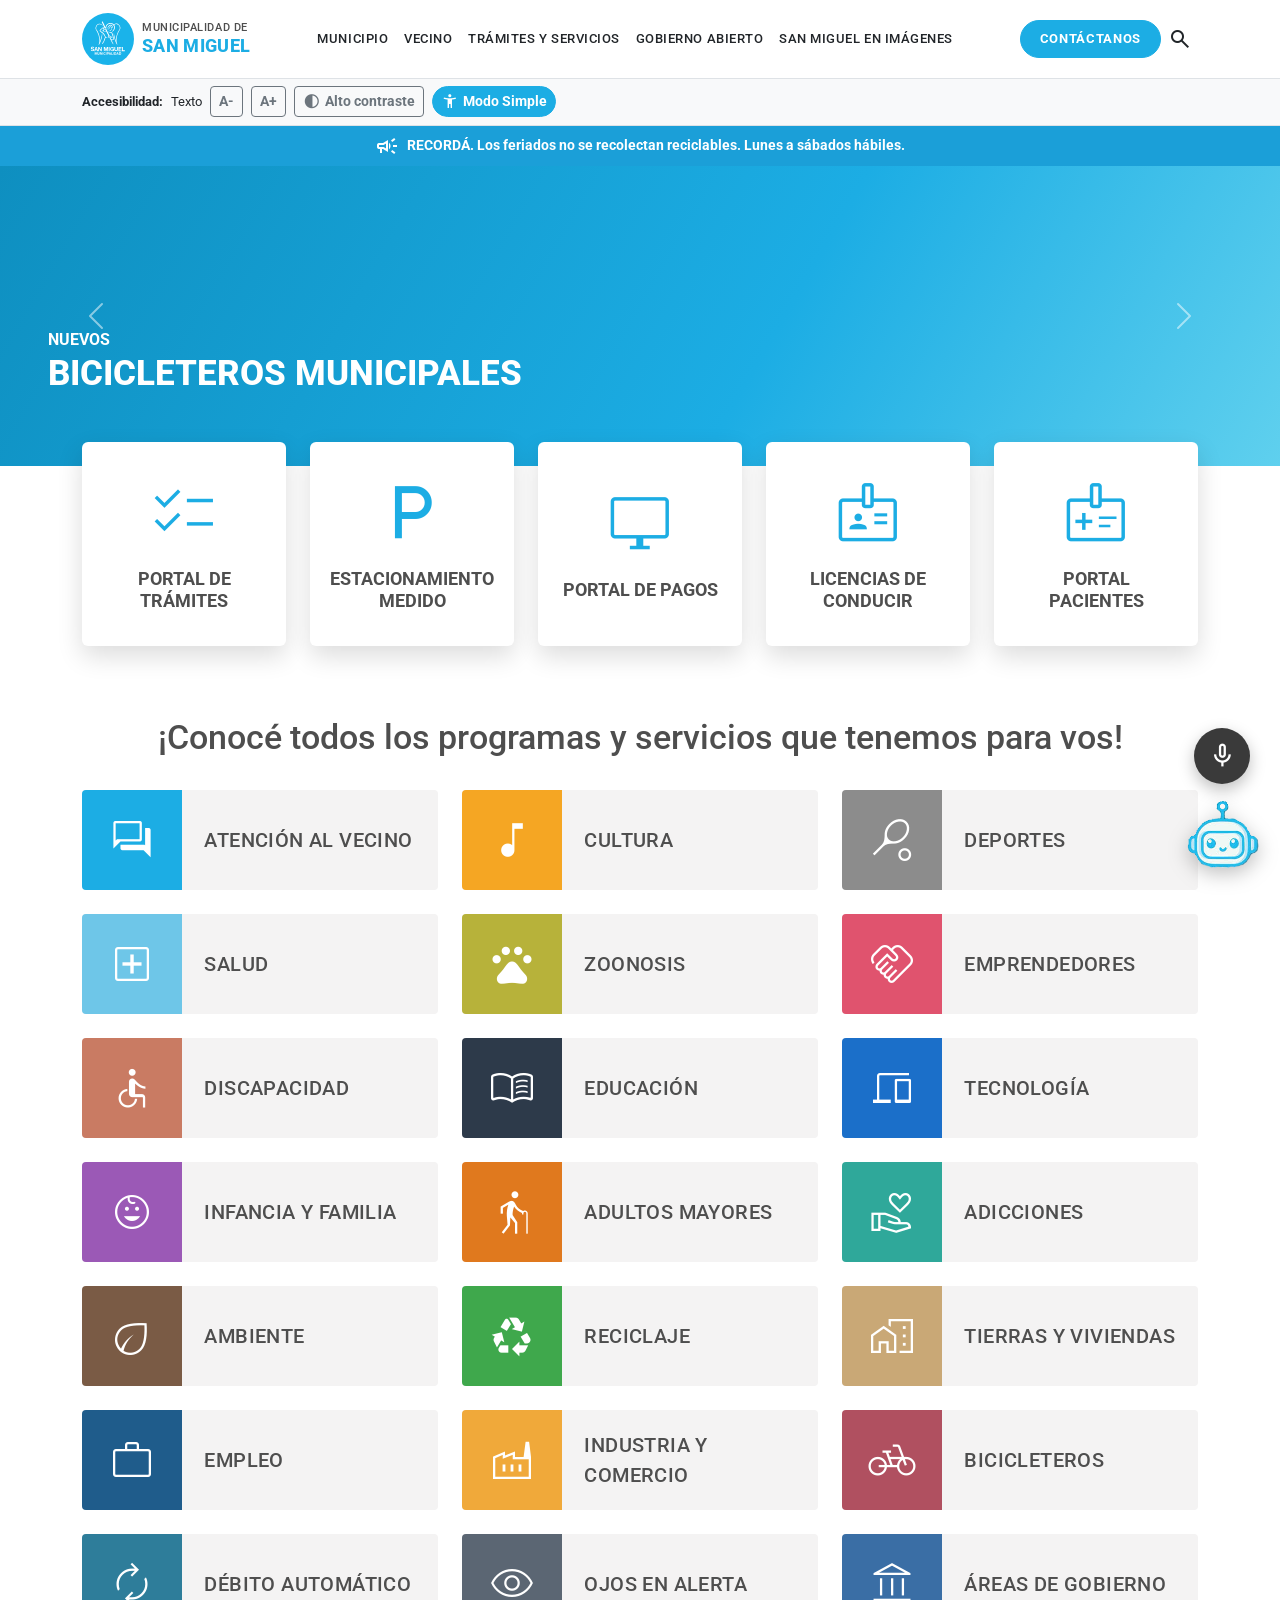
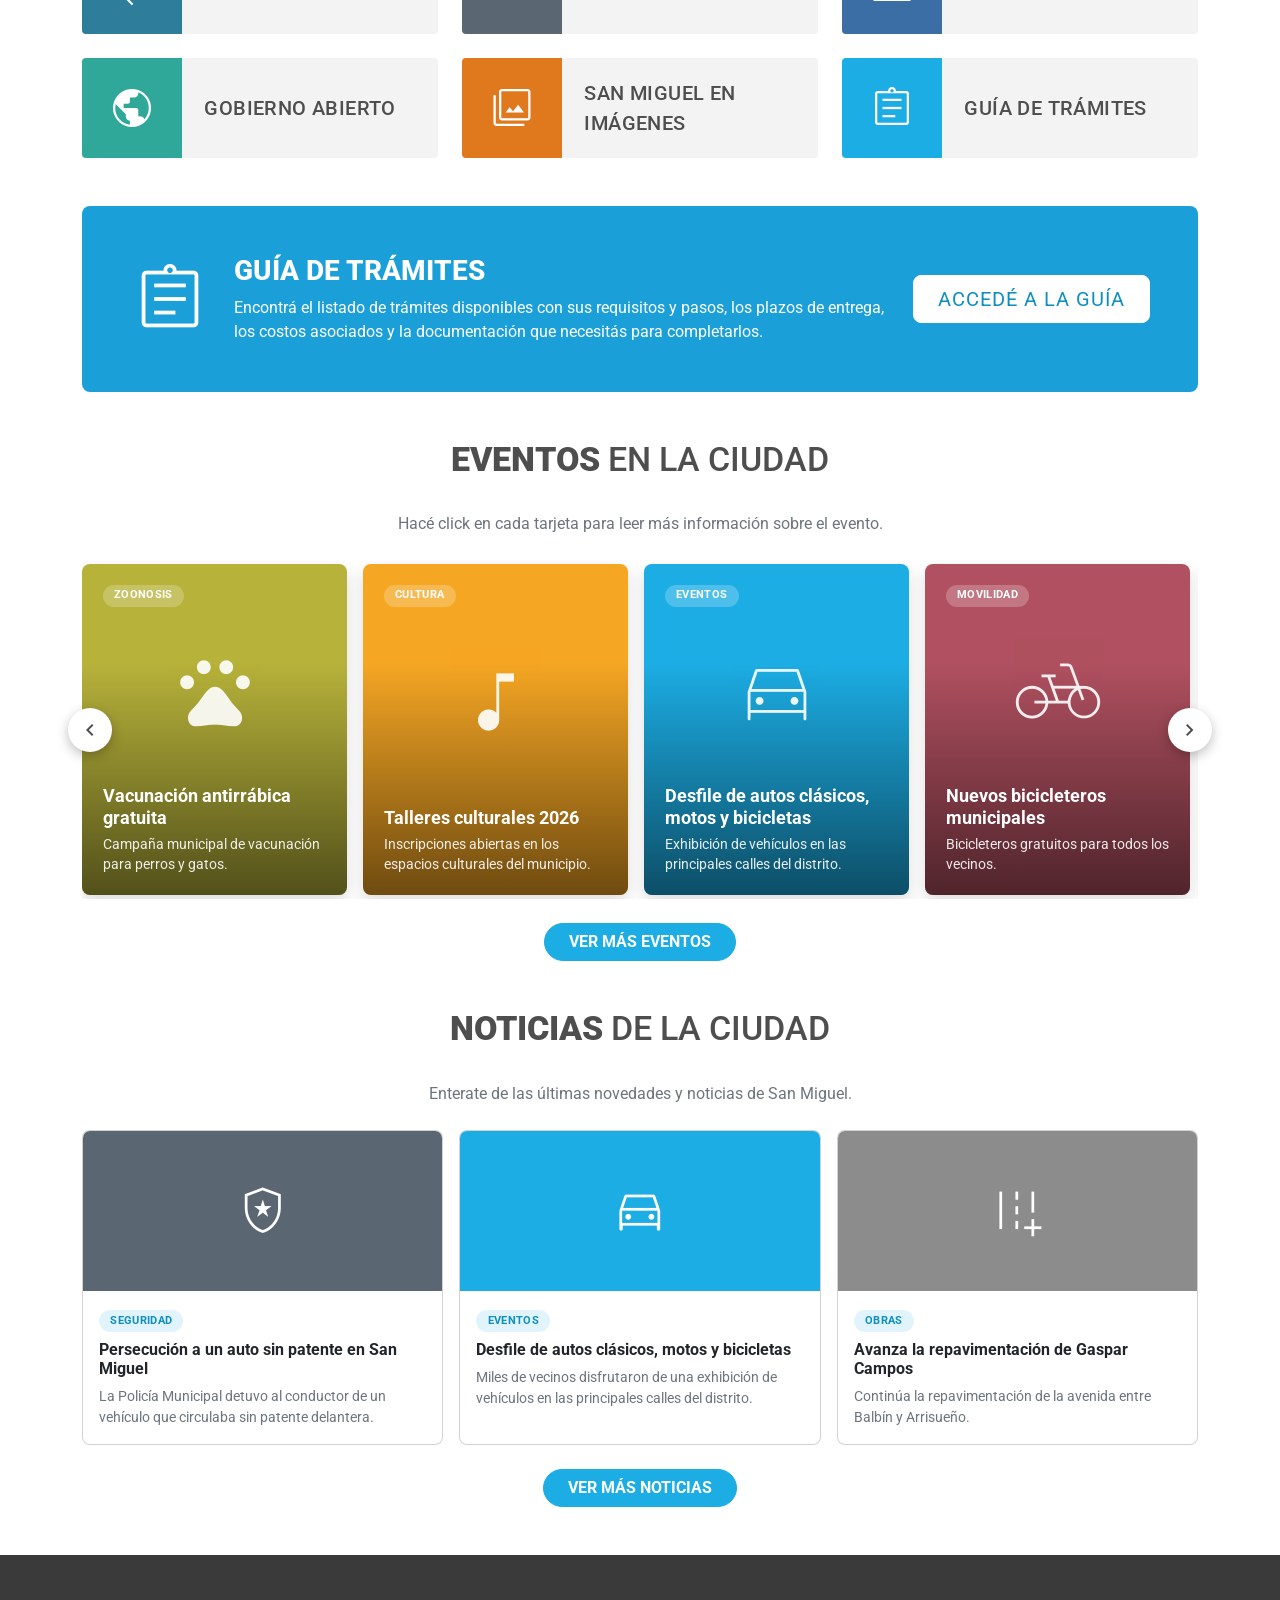
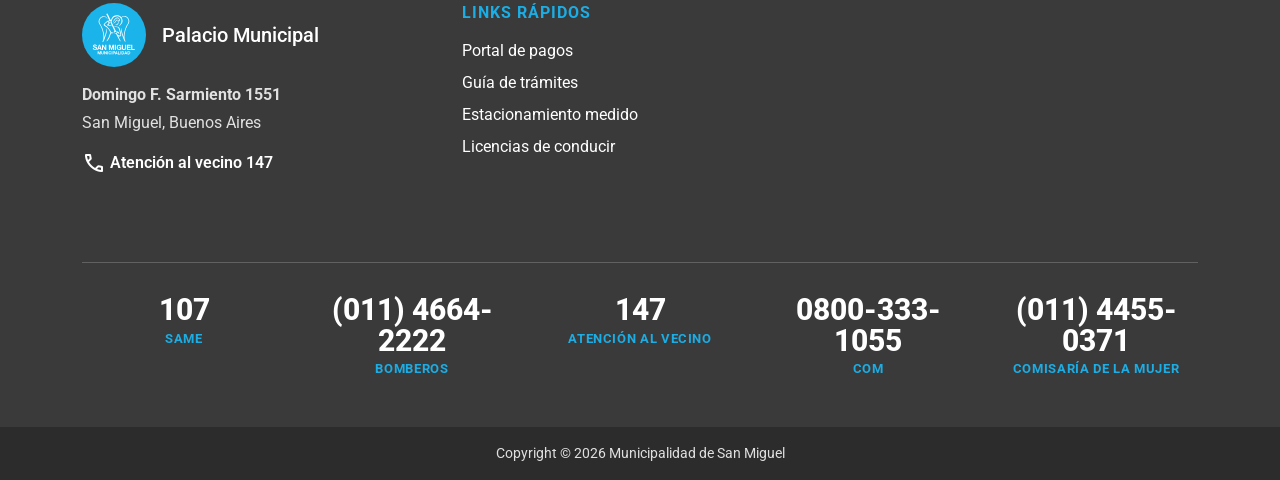
==== index.html @ 75115deb "Add files via upload" ====
<!DOCTYPE html>
<html lang="es" data-bs-theme="light">
<head>
<meta charset="UTF-8">
<meta name="viewport" content="width=device-width, initial-scale=1, viewport-fit=cover">
<link href="https://cdn.jsdelivr.net/npm/bootstrap@5.3.3/dist/css/bootstrap.min.css" rel="stylesheet">
<link href="https://fonts.googleapis.com/css2?family=Roboto:wght@300;400;500;700;900&family=Material+Symbols+Outlined:opsz,wght,FILL,GRAD@24,200..400,0,0&display=swap" rel="stylesheet">
<link href="css/styles.css" rel="stylesheet">
<title>Municipalidad de San Miguel</title>
<link rel="icon" type="image/png" href="./assets/msmlogo-circulo.svg">
</head>
<body data-page="home">

<div id="app-header"></div>
<div id="app-a11y"></div>

<div class="sm-announce text-center py-2 px-3 d-flex align-items-center justify-content-center gap-2">
  <span class="material-symbols-outlined" aria-hidden="true">campaign</span>
  RECORDÁ. Los feriados no se recolectan reciclables. Lunes a sábados hábiles.
</div>

<main>
  <!-- ========== VERSIÓN NORMAL ========== -->

  <!-- Buscador (se abre desde la lupa del navbar) -->
  <section id="searchStrip" class="solo-normal sm-search mx-auto text-center px-3 pt-4 d-none">
    <h2 class="h5">Buscá por trámite, servicio o palabra clave</h2>
    <div class="sm-searchbar d-flex align-items-center mt-3">
      <input id="searchInput" class="flex-grow-1 py-1" aria-label="Buscar trámite, servicio o palabra clave" placeholder="Buscar...">
      <button class="btn" data-action="buscar" aria-label="Buscar"><span class="material-symbols-outlined" aria-hidden="true">search</span></button>
    </div>
    <p id="searchMsg" class="text-danger small mt-2 mb-0 d-none" role="status"></p>
  </section>

  <!-- Hero -->
  <section class="solo-normal">
    <div id="heroCarousel" class="carousel slide" data-bs-ride="carousel" aria-label="Anuncios destacados">
      <div class="carousel-inner" id="hero-slides"></div>
      <button class="carousel-control-prev" type="button" data-bs-target="#heroCarousel" data-bs-slide="prev"><span class="carousel-control-prev-icon" aria-hidden="true"></span><span class="visually-hidden">Anuncio anterior</span></button>
      <button class="carousel-control-next" type="button" data-bs-target="#heroCarousel" data-bs-slide="next"><span class="carousel-control-next-icon" aria-hidden="true"></span><span class="visually-hidden">Anuncio siguiente</span></button>
    </div>
  </section>

  <!-- Accesos principales -->
  <div class="container-xl sm-portals-wrap solo-normal">
    <div class="row row-cols-2 row-cols-md-3 row-cols-lg-5 g-3 g-lg-4" id="grid-tramites"></div>
  </div>

  <div class="container-xl pt-5 solo-normal">

    <!-- Programas y servicios -->
    <section id="programas" class="pt-4 mb-5">
      <h2 class="sm-section-title">¡Conocé todos los programas y servicios que tenemos para vos!</h2>
      <div class="row row-cols-1 row-cols-md-2 row-cols-lg-3 g-3 g-lg-4" id="grid-programas"></div>
    </section>

    <!-- Guía de trámites -->
    <section class="sm-guia p-4 p-lg-5 mb-5">
      <div class="row align-items-center g-4">
        <div class="col-lg-auto text-center"><span class="material-symbols-outlined" aria-hidden="true">assignment</span></div>
        <div class="col-lg">
          <h2 class="h3">Guía de trámites</h2>
          <p class="mb-0">Encontrá el listado de trámites disponibles con sus requisitos y pasos, los plazos de entrega, los costos asociados y la documentación que necesitás para completarlos.</p>
        </div>
        <div class="col-lg-auto text-center"><button class="btn btn-lg px-4" data-action="abrir-tramite" data-titulo="Guía de trámites" data-texto="Accedé al portal general de trámites municipales.">ACCEDÉ A LA GUÍA</button></div>
      </div>
    </section>

    <!-- Eventos en la ciudad -->
    <section id="eventos" class="mb-5">
      <h2 class="sm-section-title"><b>EVENTOS</b> EN LA CIUDAD</h2>
      <p class="text-center text-secondary mt-n3 mb-4">Hacé click en cada tarjeta para leer más información sobre el evento.</p>
      <div class="sm-events">
        <button class="sm-events-btn prev" data-action="eventos-prev" aria-label="Eventos anteriores"><span class="material-symbols-outlined" aria-hidden="true">chevron_left</span></button>
        <div class="sm-events-track" id="lista-eventos" tabindex="0" aria-label="Eventos en la ciudad"></div>
        <button class="sm-events-btn next" data-action="eventos-next" aria-label="Eventos siguientes"><span class="material-symbols-outlined" aria-hidden="true">chevron_right</span></button>
      </div>
      <div class="text-center mt-4"><button class="btn btn-primary px-4" data-action="abrir-tramite" data-titulo="Eventos en la ciudad" data-texto="Conocé todas las actividades y eventos del municipio.">VER MÁS EVENTOS</button></div>
    </section>

    <!-- Noticias -->
    <section id="novedades" class="mb-2">
      <h2 class="sm-section-title"><b>NOTICIAS</b> DE LA CIUDAD</h2>
      <p class="text-center text-secondary mt-n3 mb-4">Enterate de las últimas novedades y noticias de San Miguel.</p>
      <div class="row row-cols-1 row-cols-md-3 g-3" id="lista-novedades"></div>
      <div class="text-center mt-4"><button class="btn btn-primary px-4" data-action="abrir-tramite" data-titulo="Novedades" data-texto="Enterate de las últimas noticias del municipio.">VER MÁS NOTICIAS</button></div>
    </section>
  </div>

  <!-- ========== MODO SIMPLE ========== -->
  <section class="solo-simple text-center px-3 py-5 mx-auto" style="max-width:1000px">
    <div class="text-sm-blue-dark fw-bold small text-uppercase">Accesos principales</div>
    <h1 class="h2 mt-1">¿En qué te podemos ayudar hoy?</h1>
    <p class="text-secondary">Elegí una opción o usá tu voz.</p>
    <button class="sm-mic mx-auto d-flex align-items-center justify-content-center mt-4 mb-2" data-action="asistente" aria-label="Abrir asistente de voz"><span class="material-symbols-outlined" aria-hidden="true">mic</span></button>
    <div class="fw-bold mb-4">Presioná para hablar</div>

    <div class="row row-cols-1 row-cols-sm-3 g-3 mx-auto" style="max-width:640px">
      <div class="col"><button class="sm-simple-card" data-action="abrir-tramite" data-titulo="Reclamo" data-texto="Contanos el problema (baches, luminarias, basura) y lo derivamos al área correspondiente."><span class="material-symbols-outlined" aria-hidden="true">report</span><strong>Hacer un reclamo</strong></button></div>
      <div class="col"><button class="sm-simple-card" data-action="abrir-tramite" data-titulo="Pagos" data-texto="Pagá tasas municipales de forma segura desde el portal de pagos."><span class="material-symbols-outlined" aria-hidden="true">credit_card</span><strong>Pagar tasas</strong></button></div>
      <div class="col"><button class="sm-simple-card" data-action="abrir-tramite" data-titulo="Consultar trámite" data-texto="Revisá el estado de un trámite que ya iniciaste."><span class="material-symbols-outlined" aria-hidden="true">description</span><strong>Consultar un trámite</strong></button></div>
    </div>

    <div class="row row-cols-1 row-cols-sm-3 g-3 mx-auto mt-1" style="max-width:640px">
      <div class="col"><button class="sm-simple-sec d-flex align-items-center gap-2" data-action="abrir-tramite" data-titulo="Turnos de salud" data-texto="Reservá o consultá tu turno en los centros de salud municipales."><span class="material-symbols-outlined" aria-hidden="true">favorite</span><strong class="small">Turnos de salud</strong></button></div>
      <div class="col"><button class="sm-simple-sec d-flex align-items-center gap-2" data-action="abrir-tramite" data-titulo="Agenda municipal" data-texto="Conocé las próximas actividades del municipio."><span class="material-symbols-outlined" aria-hidden="true">calendar_month</span><strong class="small">Agenda municipal</strong></button></div>
      <div class="col"><a class="sm-simple-sec d-flex align-items-center gap-2 text-decoration-none" href="juego.html"><span class="material-symbols-outlined" aria-hidden="true">sports_esports</span><strong class="small">Aprendé a usar apps</strong></a></div>
    </div>

    <div class="sm-safety text-start mx-auto mt-4 p-4" style="max-width:640px">
      <h3 class="h6 d-flex align-items-center gap-2"><span class="material-symbols-outlined" aria-hidden="true">shield</span>Cuidado con las estafas</h3>
      <ul class="small mb-0 ps-3">
        <li>Ningún banco, app o municipio te pide códigos por teléfono o WhatsApp.</li>
        <li>Ante una duda, cortá y llamá vos mismo/a al número oficial.</li>
        <li>Nunca compartas tu clave ni la foto de tu tarjeta con nadie.</li>
      </ul>
    </div>
  </section>
</main>

<div id="app-footer"></div>
<div id="app-floating"></div>

<script src="https://cdn.jsdelivr.net/npm/bootstrap@5.3.3/dist/js/bootstrap.bundle.min.js"></script>
<script src="js/utils.js"></script>
<script src="js/data.js"></script>
<script src="js/components.js"></script>
<script src="js/accesibilidad.js"></script>
<script src="js/asistente.js"></script>
<script src="js/home.js"></script>
</body>
</html>
---- css/styles.css ----
/* ==========================================================================
   Municipalidad de San Miguel — Estilos propios (sobre Bootstrap 5.3)
   Índice:
   1. Variables / tema            6. Programas y servicios
   2. Base y accesibilidad        7. Guía de trámites, Eventos (carrusel), Noticias
   3. Componentes Bootstrap       8. Footer
   4. Navbar y barra a11y         9. Modo Simple
   5. Home: buscador, hero, accesos   10. Flotantes, asistente, tabbar     11. Juego
   ========================================================================== */

/* 1. VARIABLES / TEMA ------------------------------------------------------ */
:root {
  --sm-gray: #4E4E4E;
  --sm-gray-dark: #3A3A3A;
  --sm-blue: #1CADE4;
  --sm-blue-dark: #0E8FC0;
  --sm-blue-bar: #1B9FD8;
  --sm-card-bg: #F4F3F3;      /* fondo de los contenedores de programas */
  --sm-fs: 1;                 /* factor de tamaño de letra (js/accesibilidad.js) */

  --bs-primary: var(--sm-blue);
  --bs-primary-rgb: 28, 173, 228;
  --bs-link-color: var(--sm-blue-dark);
  --bs-border-radius: .5rem;
}
[data-bs-theme="dark"] {
  --bs-body-bg: #14171A;
  --bs-tertiary-bg: #1D2126;
  --sm-card-bg: #1D2126;
}
[data-contrast="high"] {
  --sm-blue: #003C82; --sm-blue-dark: #002450; --sm-blue-bar: #003C82;
  --sm-gray: #000; --sm-gray-dark: #000; --sm-card-bg: #fff;
  --bs-body-color: #000; --bs-secondary-color: #000; --bs-border-color: #000; --bs-tertiary-bg: #fff;
}
[data-contrast="high"] .card,
[data-contrast="high"] .sm-portal,
[data-contrast="high"] .sm-prog,
[data-contrast="high"] .sm-event,
[data-contrast="high"] .sm-simple-card,
[data-contrast="high"] .a11y-bar .btn { border: 2px solid #000 !important; }
[data-contrast="high"] .sm-hero-slide { background: #003C82 !important; }
[data-contrast="high"] .sm-safety { background: #fff; border: 2px solid #000; }

/* 2. BASE Y ACCESIBILIDAD -------------------------------------------------- */
html { font-size: calc(16px * var(--sm-fs)); scroll-behavior: smooth; }
body { font-family: 'Roboto', system-ui, sans-serif; }
h1, h2, h3 { font-weight: 700; }
:focus-visible { outline: 3px solid #FFB300 !important; outline-offset: 2px; }

/* Íconos Google Material Symbols (Outlined, trazo fino) */
.material-symbols-outlined {
  font-family: 'Material Symbols Outlined';
  font-weight: normal; font-style: normal; font-size: 1.5rem; line-height: 1;
  letter-spacing: normal; text-transform: none; display: inline-block; white-space: nowrap;
  direction: ltr; -webkit-font-smoothing: antialiased; user-select: none; vertical-align: middle;
}

/* 3. COMPONENTES BOOTSTRAP ------------------------------------------------- */
.btn-primary {
  --bs-btn-bg: var(--sm-blue); --bs-btn-border-color: var(--sm-blue);
  --bs-btn-hover-bg: var(--sm-blue-dark); --bs-btn-hover-border-color: var(--sm-blue-dark);
  --bs-btn-active-bg: var(--sm-blue-dark); --bs-btn-active-border-color: var(--sm-blue-dark);
  --bs-btn-color: #fff; --bs-btn-hover-color: #fff; --bs-btn-active-color: #fff;
  font-weight: 700; border-radius: 20px;
}
.btn-outline-primary {
  --bs-btn-color: var(--sm-blue-dark); --bs-btn-border-color: var(--sm-blue);
  --bs-btn-hover-bg: var(--sm-blue); --bs-btn-hover-border-color: var(--sm-blue);
  font-weight: 700; border-radius: 20px;
}
.text-sm-blue { color: var(--sm-blue) !important; }
.text-sm-blue-dark { color: var(--sm-blue-dark) !important; }

/* 4. NAVBAR (limpio, estilo zarate.gob.ar) Y BARRA A11Y -------------------- */
.sm-header { background: var(--bs-body-bg); box-shadow: 0 1px 0 var(--bs-border-color); z-index: 1040; }
.sm-brand-txt { line-height: 1.1; }
.sm-brand-txt small { display: block; font-size: .68rem; font-weight: 500; letter-spacing: .05em; color: var(--sm-gray); }
.sm-brand-txt strong { font-size: 1.1rem; font-weight: 800; letter-spacing: .02em; color: var(--sm-blue); }
.sm-header .nav-link, .sm-header .dropdown-item {
  font-size: .82rem; font-weight: 500; letter-spacing: .04em; text-transform: uppercase; color: var(--bs-body-color);
}
.sm-header .nav-link { padding: .9rem .85rem; position: relative; }
.sm-header .nav-link:hover, .sm-header .nav-link.show { color: var(--sm-blue-dark); }
@media (min-width: 992px) {
  .sm-header .nav-link::after { content: ''; position: absolute; left: .85rem; right: .85rem; bottom: .55rem; height: 2px; background: var(--sm-blue); transform: scaleX(0); transition: transform .2s; border: 0; margin: 0; }
  .sm-header .nav-link:hover::after, .sm-header .nav-link.show::after { transform: scaleX(1); }
  .sm-header .dropdown-toggle::after { display: none; }
  .sm-header .dropdown:hover > .dropdown-menu { display: block; margin-top: 0; }
}
.sm-header .dropdown-menu { border: 0; border-radius: 0 0 8px 8px; box-shadow: 0 12px 28px rgba(0,0,0,.14); padding: .5rem 0; min-width: 260px; }
.sm-header .dropdown-item { text-transform: none; letter-spacing: 0; font-size: .9rem; padding: .45rem 1.2rem; white-space: normal; }
.sm-header .dropdown-item:hover { background: rgba(28,173,228,.1); color: var(--sm-blue-dark); }
.sm-header .dropdown-header { text-transform: uppercase; font-size: .72rem; font-weight: 700; letter-spacing: .06em; color: var(--sm-blue-dark); }
@media (min-width: 992px) { .sm-dd-2col { columns: 2; min-width: 520px; } .sm-dd-2col li { break-inside: avoid; } }
.sm-contact { font-size: .82rem; letter-spacing: .05em; padding: .5rem 1.2rem; }
.sm-icon-btn { border: 0; color: var(--bs-body-color); padding: .4rem; }

.a11y-bar { background: var(--bs-tertiary-bg); border-bottom: 1px solid var(--bs-border-color); font-size: .82rem; }
.a11y-bar .btn { font-weight: 700; }
.a11y-bar .btn .material-symbols-outlined { font-size: 1.1rem; }
.a11y-bar .btn.active { background: var(--sm-blue); color: #fff; border-color: var(--sm-blue); }

.sm-announce { background: var(--sm-blue-bar); color: #fff; font-weight: 700; font-size: .9rem; }

/* 5. HOME: BUSCADOR, HERO, ACCESOS ---------------------------------------- */
.sm-search { max-width: 700px; }
.sm-searchbar { border: 1px solid var(--bs-border-color); border-radius: 24px; background: var(--bs-body-bg); padding: .4rem .5rem .4rem 1.1rem; }
.sm-searchbar input { border: 0; outline: 0; background: transparent; color: var(--bs-body-color); }
.sm-searchbar .btn { width: 38px; height: 38px; border-radius: 50%; padding: 0; background: var(--bs-tertiary-bg); }

.sm-hero-slide { min-height: 300px; display: flex; align-items: flex-end; background: linear-gradient(120deg, #0E8FC0, #1CADE4 60%, #5FD0EE); }
.sm-hero-cap { color: #fff; padding: 1.6rem 3rem 4rem; max-width: 680px; }
.sm-hero-cap h2 { color: #fff; font-size: 2.2rem; font-weight: 800; }

/* Accesos principales: tarjetas blancas que "flotan" sobre el hero */
.sm-portals-wrap { margin-top: -3rem; position: relative; z-index: 3; }
.sm-portal {
  display: flex; flex-direction: column; align-items: center; justify-content: center; gap: 1.1rem;
  width: 100%; aspect-ratio: 1 / 1; padding: 1.2rem; text-align: center;
  background: var(--bs-body-bg); color: var(--sm-gray); border: 2px solid transparent; border-radius: 6px;
  box-shadow: 0 10px 26px rgba(0,0,0,.14); transition: transform .2s, border-color .2s;
}
.sm-portal:hover { transform: translateY(-4px); border-color: var(--sm-blue); }
.sm-portal .material-symbols-outlined { font-size: 4.6rem; color: var(--sm-blue); font-variation-settings: 'wght' 300; }
.sm-portal strong { font-size: 1.15rem; font-weight: 700; text-transform: uppercase; line-height: 1.2; }
[data-bs-theme="dark"] .sm-portal { color: var(--bs-body-color); }

.sm-section-title { font-size: 2.1rem; font-weight: 500; text-align: center; color: var(--sm-gray); margin-bottom: 2rem; }
.sm-section-title b { font-weight: 900; }
[data-bs-theme="dark"] .sm-section-title { color: var(--bs-body-color); }

/* 6. PROGRAMAS Y SERVICIOS (barras con bloque de color + ícono) ------------ */
.sm-prog {
  display: flex; align-items: stretch; width: 100%; padding: 0; text-align: left; overflow: hidden;
  background: var(--sm-card-bg); border: 0; border-radius: 4px; color: var(--sm-gray);
  transition: box-shadow .2s, transform .2s;
}
.sm-prog:hover { box-shadow: 0 6px 16px rgba(0,0,0,.14); transform: translateY(-2px); }
.sm-prog-ic { width: 100px; min-height: 100px; flex-shrink: 0; display: flex; align-items: center; justify-content: center; color: #fff; }
.sm-prog-ic .material-symbols-outlined { font-size: 3rem; font-variation-settings: 'wght' 300; }
.sm-prog-label { padding: .8rem 1.4rem; font-weight: 500; font-size: 1.25rem; letter-spacing: .02em; text-transform: uppercase; display: flex; align-items: center; }
[data-bs-theme="dark"] .sm-prog { color: var(--bs-body-color); }

/* 7. GUÍA DE TRÁMITES, EVENTOS (CARRUSEL), NOTICIAS ------------------------ */
.sm-guia { background: var(--sm-blue-bar); color: #fff; border-radius: 8px; }
.sm-guia h2 { color: #fff; font-weight: 800; text-transform: uppercase; }
.sm-guia .material-symbols-outlined { font-size: 5rem; font-variation-settings: 'wght' 300; }
.sm-guia .btn { background: #fff; color: var(--sm-blue-dark); border-color: #fff; letter-spacing: .05em; }
.sm-guia .btn:hover { background: var(--sm-gray-dark); color: #fff; border-color: var(--sm-gray-dark); }

/* Carrusel de eventos (scroll-snap + botones prev/next) */
.sm-events { position: relative; }
.sm-events-track { display: flex; gap: 1rem; overflow-x: auto; scroll-snap-type: x mandatory; scrollbar-width: none; padding: .25rem; }
.sm-events-track::-webkit-scrollbar { display: none; }
.sm-event { flex: 0 0 calc((100% - 3rem) / 4); scroll-snap-align: start; border: 0; border-radius: 8px; overflow: hidden; color: #fff; text-align: left; display: flex; flex-direction: column; aspect-ratio: 4 / 5; padding: 1.3rem; position: relative; box-shadow: 0 6px 16px rgba(0,0,0,.14); }
.sm-event::before { content: ''; position: absolute; inset: 0; background: linear-gradient(180deg, rgba(0,0,0,0) 30%, rgba(0,0,0,.55)); }
.sm-event > * { position: relative; }
.sm-event .sm-event-ic { font-size: 5.5rem; opacity: .9; margin: auto; font-variation-settings: 'wght' 200; }
.sm-event .sm-pill { align-self: flex-start; background: rgba(255,255,255,.22); color: #fff; }
.sm-event h3 { font-size: 1.15rem; font-weight: 700; color: #fff; margin: .6rem 0 .3rem; }
.sm-event p { font-size: .85rem; margin: 0; color: rgba(255,255,255,.9); }
@media (max-width: 991.98px) { .sm-event { flex-basis: calc((100% - 1rem) / 2); } }
@media (max-width: 575.98px) { .sm-event { flex-basis: 82%; } }
.sm-events-btn { position: absolute; top: 50%; transform: translateY(-50%); width: 44px; height: 44px; border-radius: 50%; border: 0; background: var(--bs-body-bg); color: var(--sm-gray); box-shadow: 0 4px 12px rgba(0,0,0,.25); z-index: 2; display: flex; align-items: center; justify-content: center; }
.sm-events-btn.prev { left: -14px; } .sm-events-btn.next { right: -14px; }
[data-bs-theme="dark"] .sm-events-btn { color: var(--bs-body-color); }
@media (max-width: 575.98px) { .sm-events-btn { display: none; } }

.sm-news-img { height: 160px; display: flex; align-items: center; justify-content: center; color: #fff; }
.sm-news-img .material-symbols-outlined { font-size: 3.6rem; font-variation-settings: 'wght' 300; }
.sm-pill { font-size: .7rem; font-weight: 700; color: var(--sm-blue-dark); background: rgba(28,173,228,.13); border-radius: 20px; padding: .15rem .7rem; display: inline-block; text-transform: uppercase; letter-spacing: .03em; }

/* 8. FOOTER (estructura de zarate.gob.ar) --------------------------------- */
.sm-footer { background: var(--sm-gray-dark); color: rgba(255,255,255,.85); }
.sm-foot-title { color: var(--sm-blue); font-weight: 700; letter-spacing: .06em; margin-bottom: 1rem; }
.sm-foot-links li { margin-bottom: .5rem; }
.sm-footer a { color: #fff; text-decoration: none; }
.sm-footer a:hover { color: var(--sm-blue); }
.sm-foot-link { font-weight: 600; }
.sm-map { width: 100%; height: 220px; border: 0; border-radius: 8px; }
.sm-foot-hr { border-color: rgba(255,255,255,.2); margin: 2rem 0; opacity: 1; }
.sm-emg-item { display: flex; flex-direction: column; gap: .2rem; }
.sm-emg-num { font-size: 1.9rem; font-weight: 800; line-height: 1; }
.sm-emg-lbl { color: var(--sm-blue); font-weight: 700; text-transform: uppercase; font-size: .8rem; letter-spacing: .05em; }
.sm-foot-bottom { background: rgba(0,0,0,.25); }

/* 9. MODO SIMPLE ----------------------------------------------------------- */
.solo-simple { display: none; }
body.simple .solo-simple { display: block; }
body.simple .solo-normal { display: none !important; }

.sm-mic { width: 96px; height: 96px; border-radius: 50%; border: 0; background: var(--sm-gray-dark); color: #fff; }
.sm-mic .material-symbols-outlined { font-size: 2.8rem; }
.sm-simple-card { background: var(--bs-body-bg); border: 2px solid var(--bs-border-color); border-radius: 14px; padding: 1.4rem 1rem; width: 100%; color: var(--sm-blue-dark); }
.sm-simple-card .material-symbols-outlined { font-size: 2.6rem; display: block; margin: 0 auto .4rem; }
.sm-simple-sec { background: var(--bs-tertiary-bg); border: 0; border-radius: 12px; padding: 1rem; width: 100%; text-align: left; color: var(--sm-blue-dark); }
.sm-safety { background: #FFF7E6; border: 1px solid #F0D48A; border-radius: 14px; color: #3A3A3A; }
[data-bs-theme="dark"] .sm-safety { background: #2B2413; border-color: #6B5A22; color: #EDEFF2; }

/* 10. FLOTANTES, ASISTENTE, TABBAR ---------------------------------------- */
.sm-mascot { position: fixed; right: 12px; bottom: 12px; z-index: 1030; background: none; border: 0; padding: 0; filter: drop-shadow(0 6px 10px rgba(0,0,0,.25)); }
.sm-mascot img { display: block; height: auto; }
.sm-fab { position: fixed; right: 30px; width: 56px; height: 56px; border-radius: 50%; border: 0; color: #fff; box-shadow: 0 6px 16px rgba(0,0,0,.25); z-index: 1030; }
.sm-fab .material-symbols-outlined { font-size: 1.8rem; }
.sm-fab-assistant { bottom: 116px; background: var(--sm-gray-dark); }
.sm-mascot-tip { position: fixed; right: 20px; bottom: 182px; max-width: 230px; z-index: 1030; background: var(--bs-body-bg); border: 1px solid var(--bs-border-color); border-radius: 12px; box-shadow: 0 8px 20px rgba(0,0,0,.15); }

.ao-mic-wrap { position: relative; width: 110px; height: 110px; margin: 0 auto 1rem; display: flex; align-items: center; justify-content: center; }
.ao-ring { position: absolute; border-radius: 50%; border: 2px solid var(--sm-blue); opacity: 0; }
.ao-mic-wrap.listening .r1 { animation: aoPulse 1.6s ease-out infinite; }
.ao-mic-wrap.listening .r2 { animation: aoPulse 1.6s ease-out infinite .5s; }
@keyframes aoPulse { 0% { width: 70px; height: 70px; opacity: .6; } 100% { width: 110px; height: 110px; opacity: 0; } }
.ao-mic { width: 70px; height: 70px; border-radius: 50%; border: 0; background: var(--sm-blue); color: #fff; z-index: 1; }
.ao-mic .material-symbols-outlined { font-size: 2rem; }
.ao-mic-wrap.listening .ao-mic { background: var(--sm-blue-dark); }

.sm-tabbar { background: var(--bs-body-bg); border-top: 1px solid var(--bs-border-color); padding: .5rem 0 calc(.5rem + env(safe-area-inset-bottom, 0px)); z-index: 1030; }
.sm-tabbar .tab { flex: 1; background: none; border: 0; font-size: .62rem; color: var(--bs-secondary-color); text-decoration: none; display: flex; flex-direction: column; align-items: center; gap: .15rem; }
.sm-tabbar .tab .material-symbols-outlined { font-size: 1.4rem; }
.sm-tabbar .tab.active { color: var(--sm-blue-dark); }
@media (max-width: 767.98px) {
  body:not(.simple) { padding-bottom: 4.5rem; }
  body.simple .sm-tabbar { display: none !important; }
  .sm-mascot { bottom: 76px; } .sm-mascot img { width: 68px; }
  .sm-fab-assistant { bottom: 152px; right: 18px; }
  .sm-mascot-tip { bottom: 218px; }
  body.simple .sm-mascot { bottom: 12px; }
  body.simple .sm-fab-assistant { bottom: 88px; }
  body.simple .sm-mascot-tip { bottom: 154px; }
  .sm-section-title { font-size: 1.5rem; }
  .sm-prog-label { font-size: 1rem; }
  .sm-prog-ic { width: 76px; min-height: 76px; }
  .sm-portal .material-symbols-outlined { font-size: 3.4rem; }
  .sm-portal strong { font-size: .9rem; }
}

/* 11. JUEGO DE APPS -------------------------------------------------------- */
.opt { text-align: left; border: 2px solid var(--bs-border-color); border-radius: 12px; padding: .85rem 1.05rem; background: var(--bs-body-bg); color: var(--bs-body-color); width: 100%; margin-bottom: .65rem; }
.opt.correct { border-color: #2E8B57; background: rgba(46,139,87,.1); }
.opt.wrong   { border-color: #C0392B; background: rgba(192,57,43,.1); }
.opt:disabled { cursor: default; opacity: 1; }
.feedback.ok { color: #2E8B57; font-weight: 700; }
.feedback.no { color: #C0392B; font-weight: 700; }
.score-num { font-size: 2.6rem; font-weight: 800; color: var(--sm-blue-dark); }
.progress-bar { background: var(--sm-blue); }
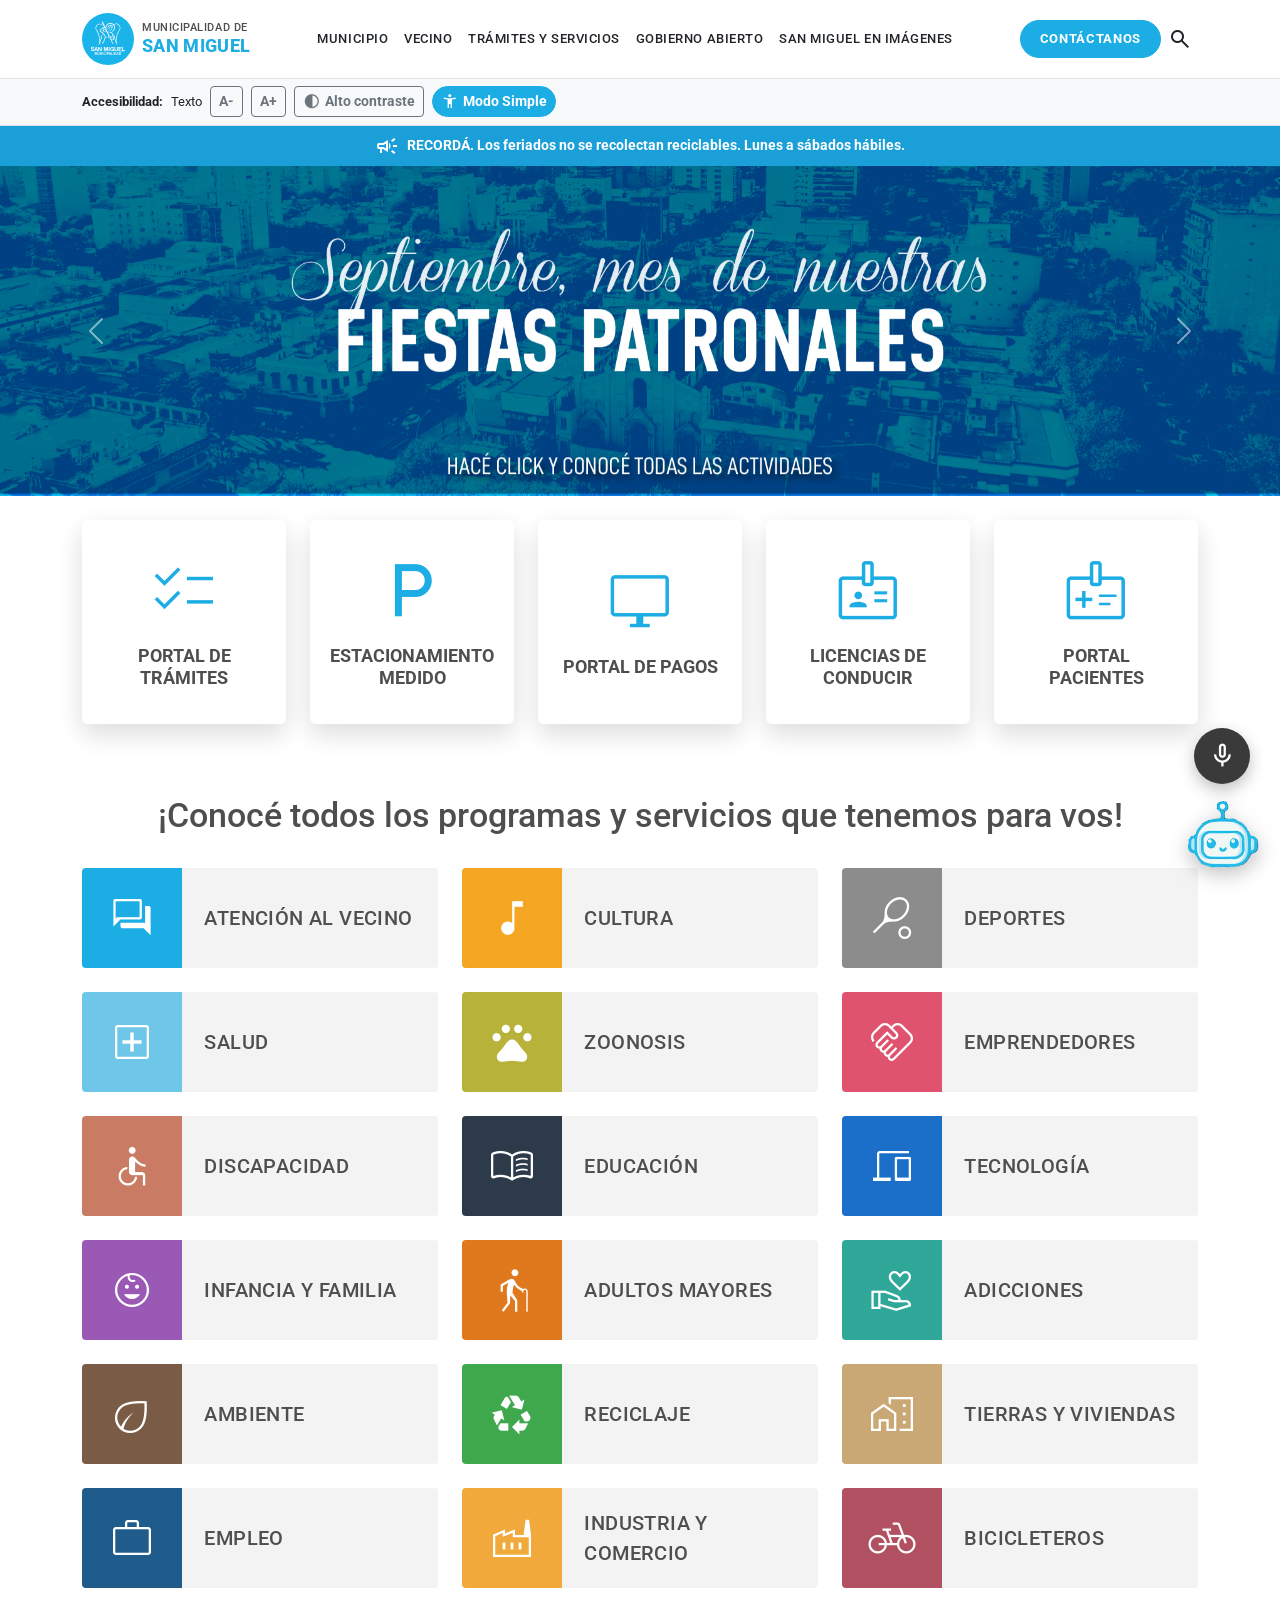
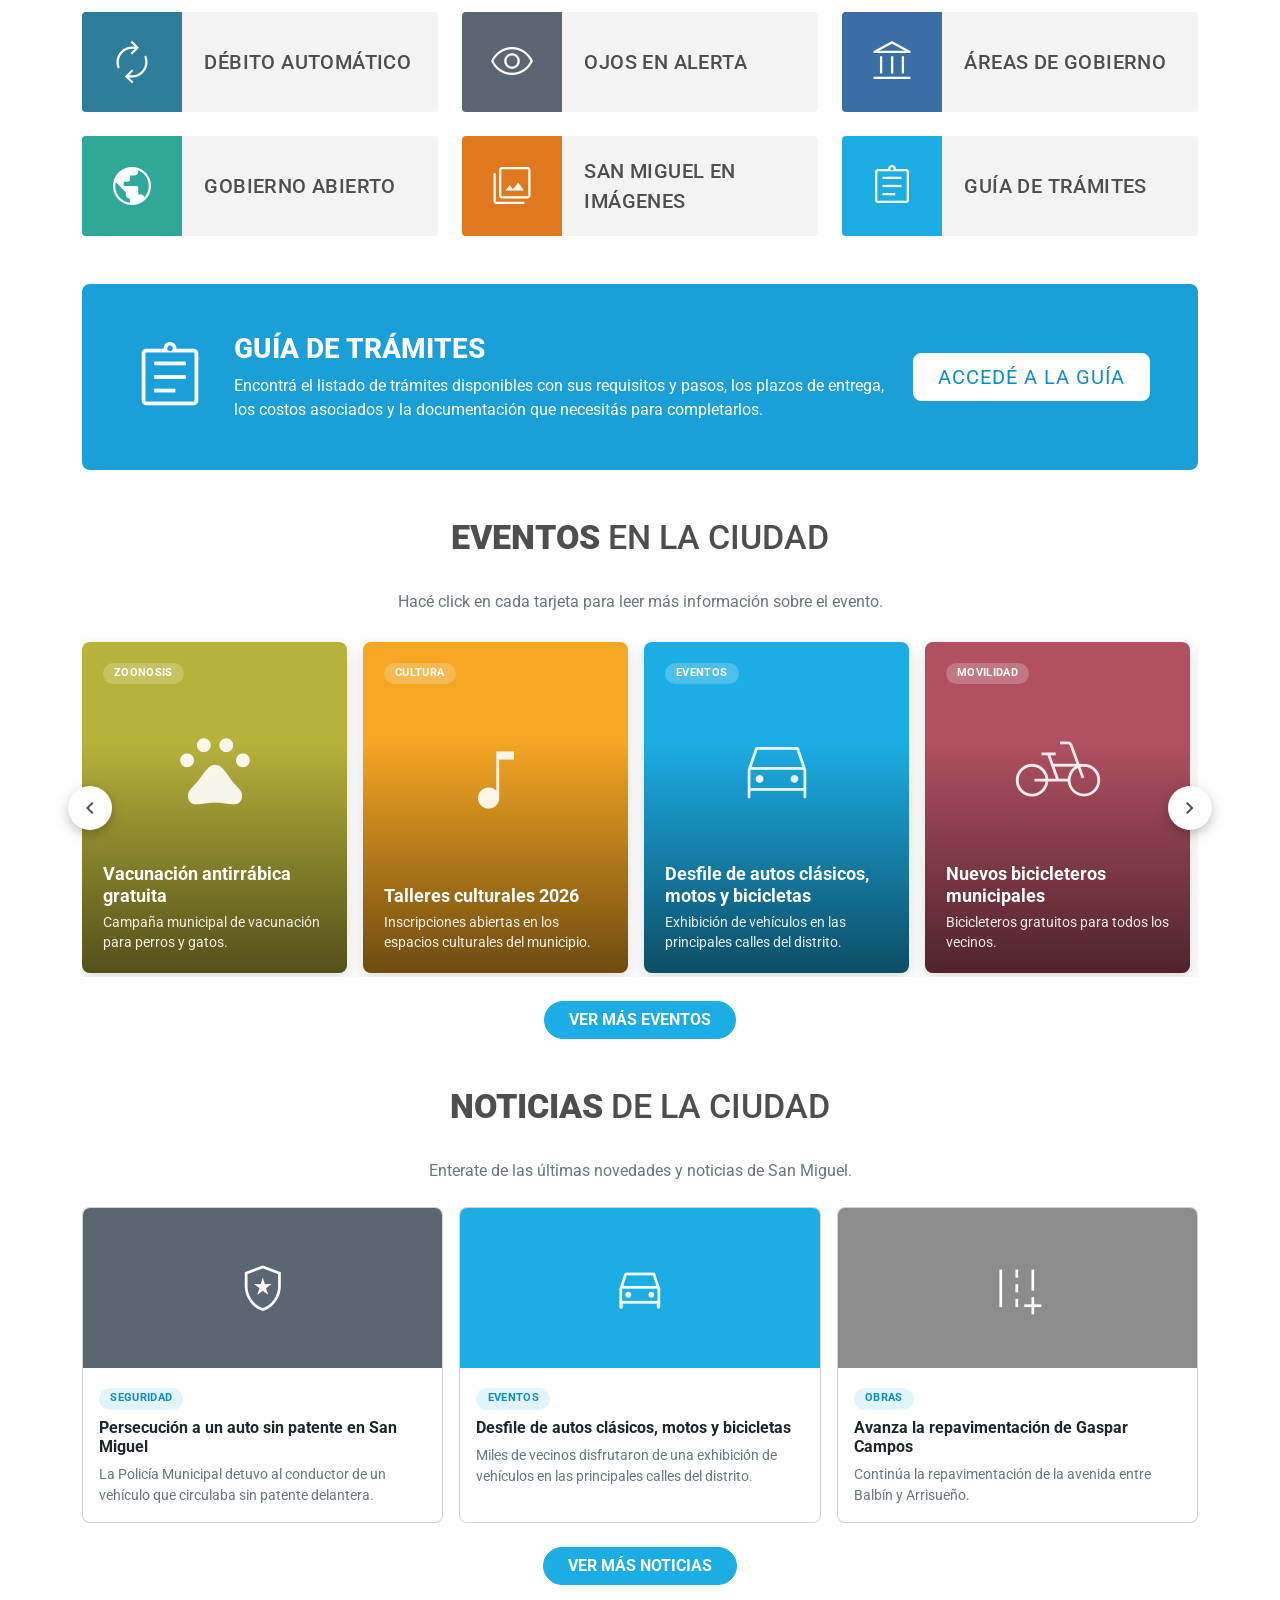
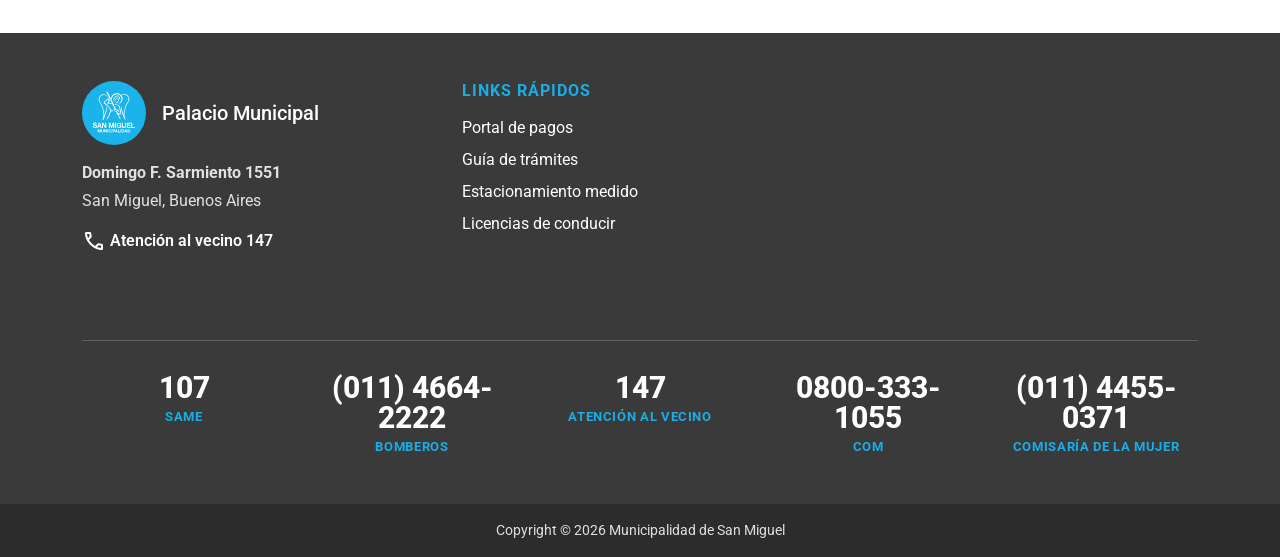
==== commit fafc8b7f: "Add files via upload" ====
--- a/index.html
+++ b/index.html
@@ -7,7 +7,6 @@
 <link href="https://fonts.googleapis.com/css2?family=Roboto:wght@300;400;500;700;900&family=Material+Symbols+Outlined:opsz,wght,FILL,GRAD@24,200..400,0,0&display=swap" rel="stylesheet">
 <link href="css/styles.css" rel="stylesheet">
 <title>Municipalidad de San Miguel</title>
-<link rel="icon" type="image/png" href="./assets/msmlogo-circulo.svg">
 </head>
 <body data-page="home">
 
@@ -32,10 +31,30 @@
     <p id="searchMsg" class="text-danger small mt-2 mb-0 d-none" role="status"></p>
   </section>
 
-  <!-- Hero -->
-  <section class="solo-normal">
+  <!-- Hero: banners (assets/hero/). Cada slide es clickeable. pb-5 evita que las tarjetas de abajo tapen el texto del banner -->
+  <section class="solo-normal pb-5">
     <div id="heroCarousel" class="carousel slide" data-bs-ride="carousel" aria-label="Anuncios destacados">
-      <div class="carousel-inner" id="hero-slides"></div>
+      <div class="carousel-inner" id="hero-slides">
+
+        <div class="carousel-item active">
+          <button class="d-block w-100 p-0 border-0 bg-transparent" data-action="abrir-tramite" data-titulo="Fiestas patronales" data-texto="Septiembre, mes de nuestras fiestas patronales. Conocé todas las actividades.">
+            <img class="d-block w-100 h-auto" src="assets/hero/hero1.jpeg" width="2042" height="526" alt="Septiembre, mes de nuestras fiestas patronales. Hacé click y conocé todas las actividades.">
+          </button>
+        </div>
+
+        <div class="carousel-item">
+          <button class="d-block w-100 p-0 border-0 bg-transparent" data-action="abrir-tramite" data-titulo="Bicicleteros municipales" data-texto="Nuevos bicicleteros municipales gratuitos: guardá tu bici acá.">
+            <img class="d-block w-100 h-auto" src="assets/hero/hero2.jpg" width="1600" height="412" alt="Nuevos bicicleteros municipales. Guardá tu bici acá.">
+          </button>
+        </div>
+
+        <div class="carousel-item">
+          <button class="d-block w-100 p-0 border-0 bg-transparent" data-action="asistente" aria-label="Hola, soy Miguel Bot, tu asistente virtual. Abrir asistente de voz">
+            <img class="d-block w-100 h-auto" src="assets/hero/hero3.jpeg" width="2042" height="526" alt="Hola, soy Miguel Bot, tu asistente virtual.">
+          </button>
+        </div>
+
+      </div>
       <button class="carousel-control-prev" type="button" data-bs-target="#heroCarousel" data-bs-slide="prev"><span class="carousel-control-prev-icon" aria-hidden="true"></span><span class="visually-hidden">Anuncio anterior</span></button>
       <button class="carousel-control-next" type="button" data-bs-target="#heroCarousel" data-bs-slide="next"><span class="carousel-control-next-icon" aria-hidden="true"></span><span class="visually-hidden">Anuncio siguiente</span></button>
     </div>
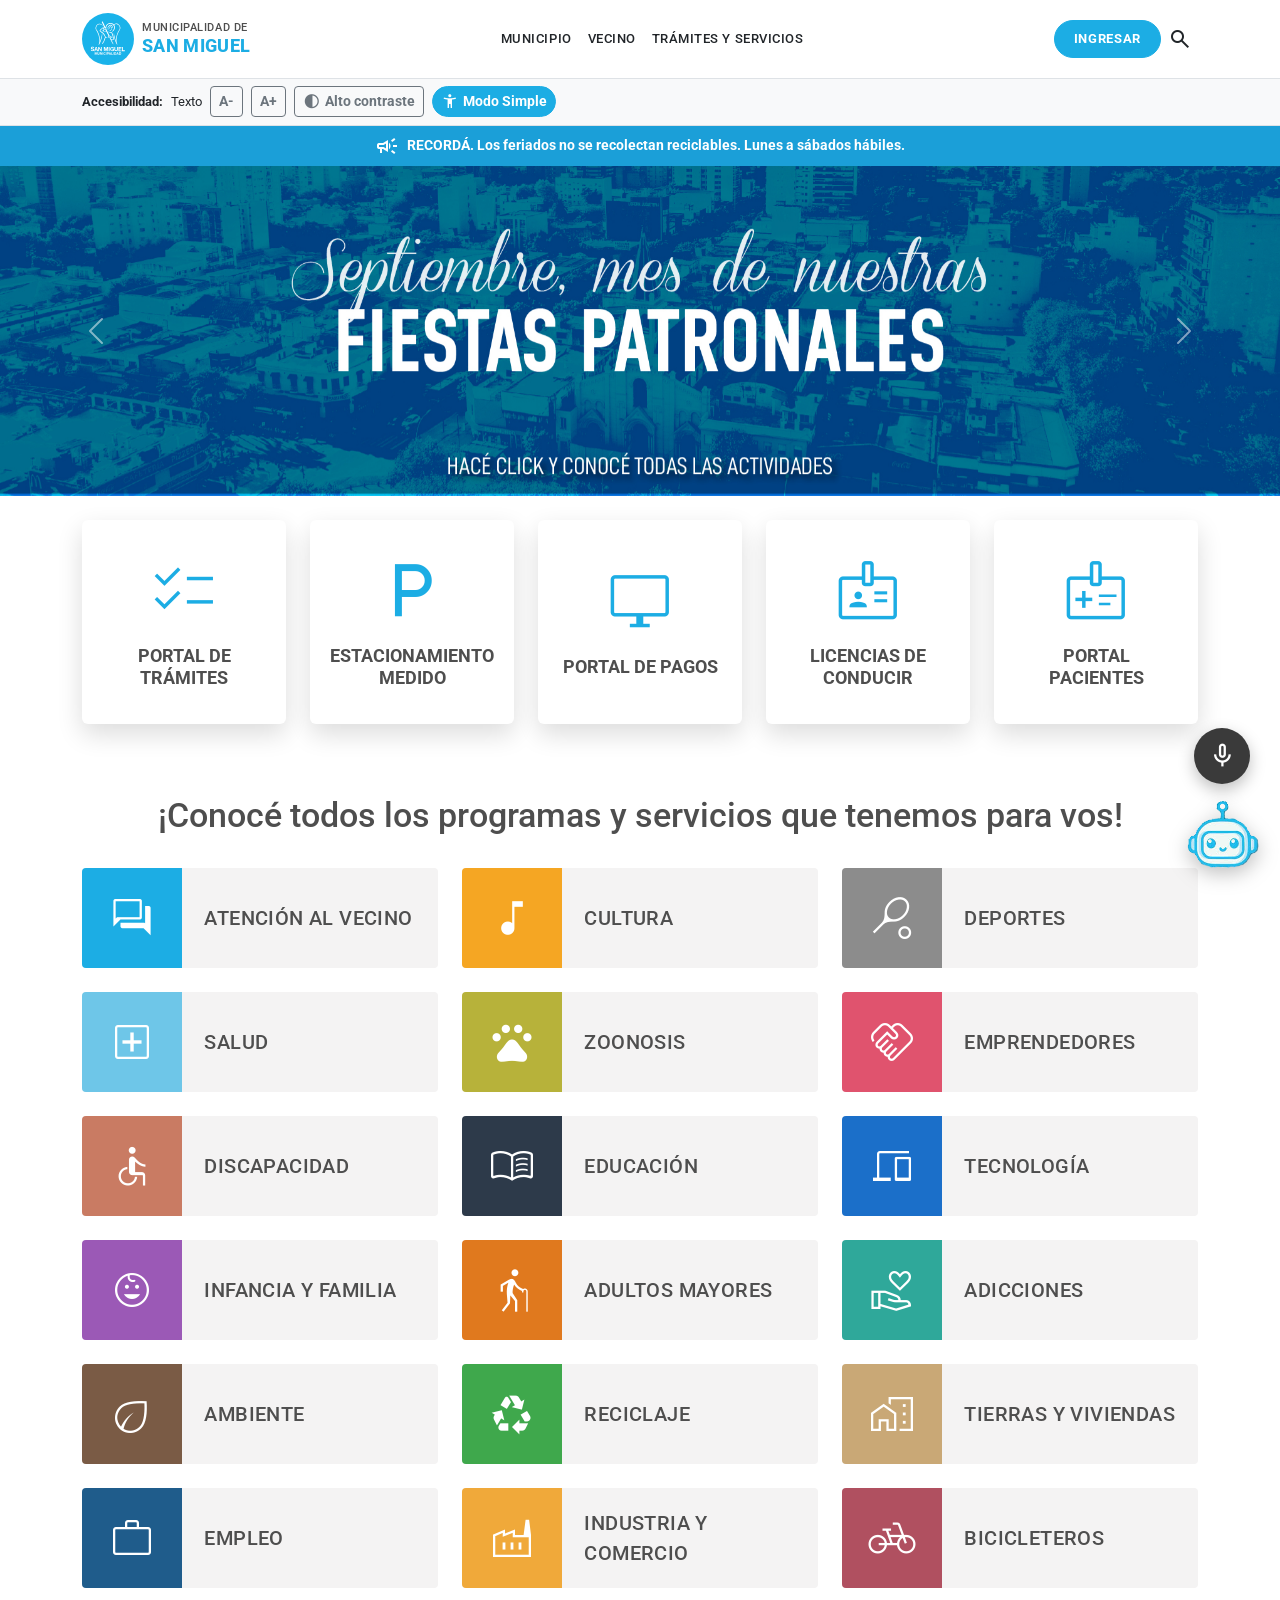
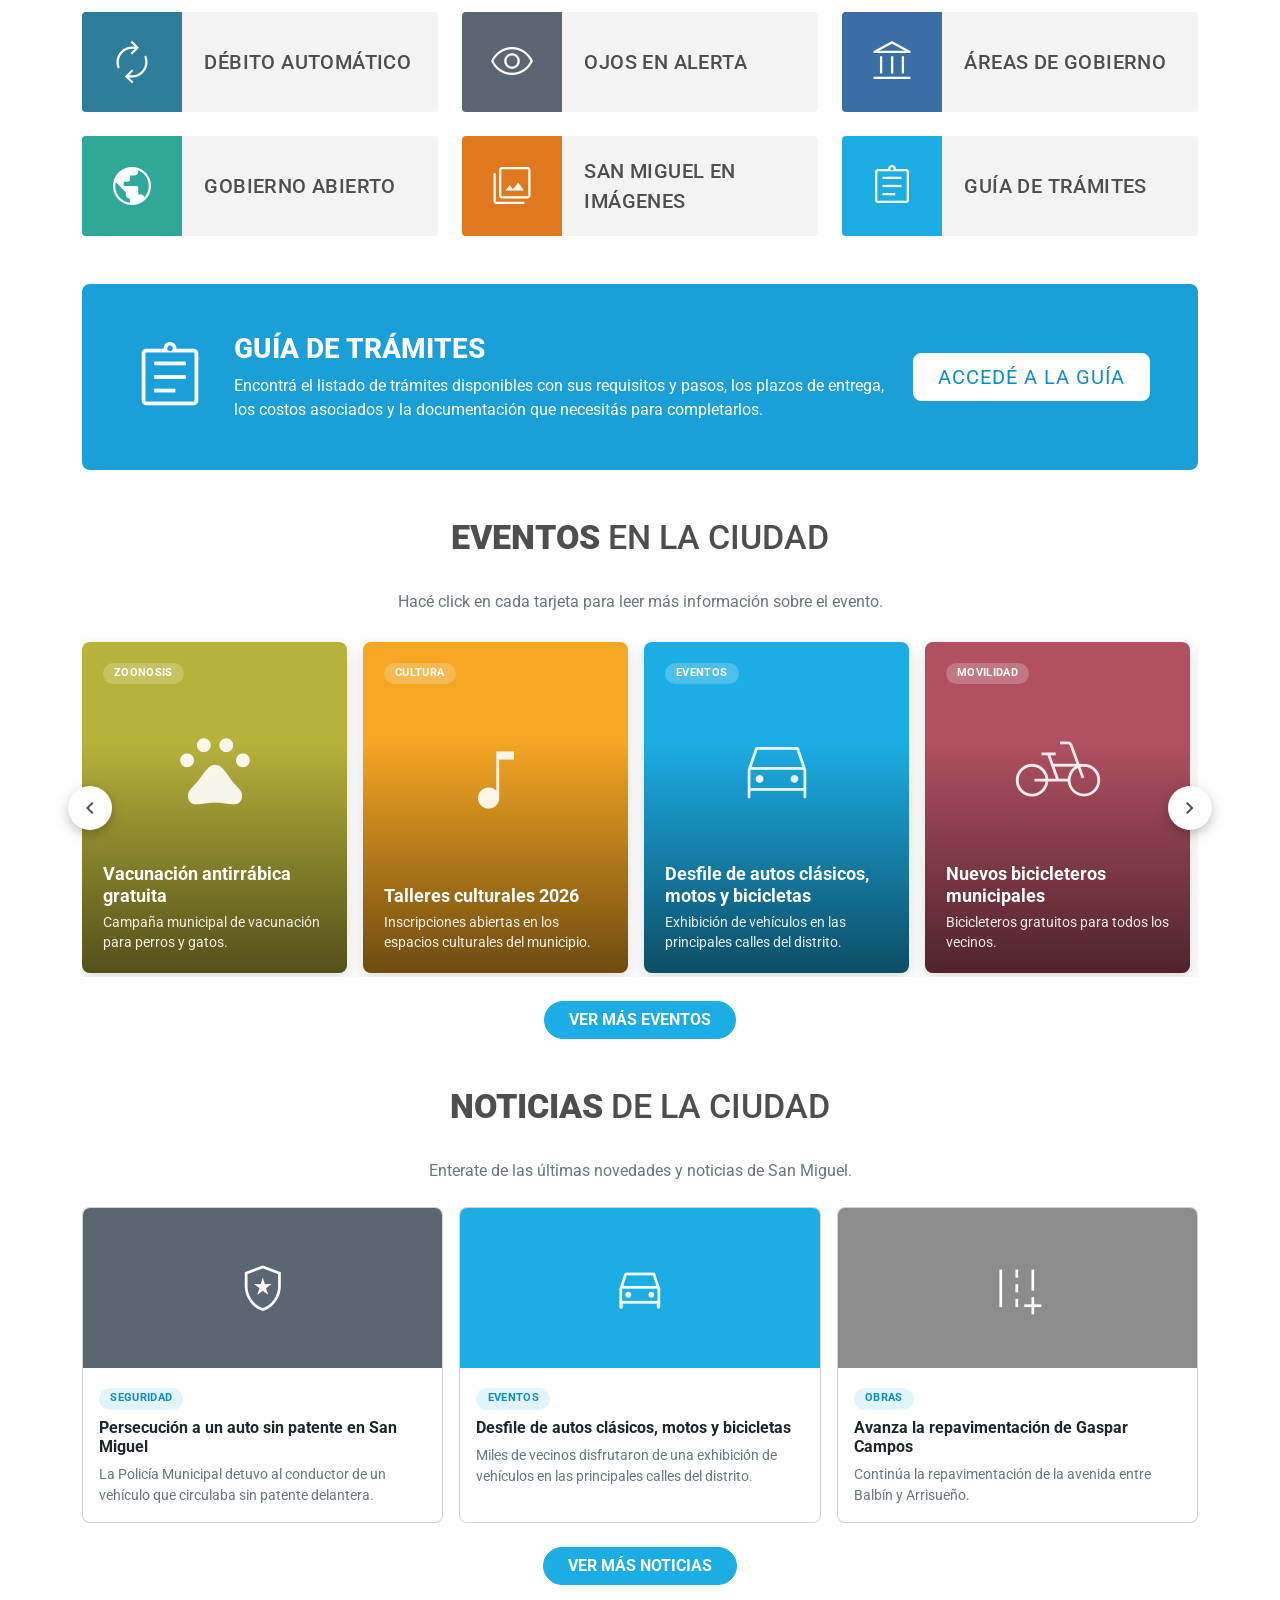
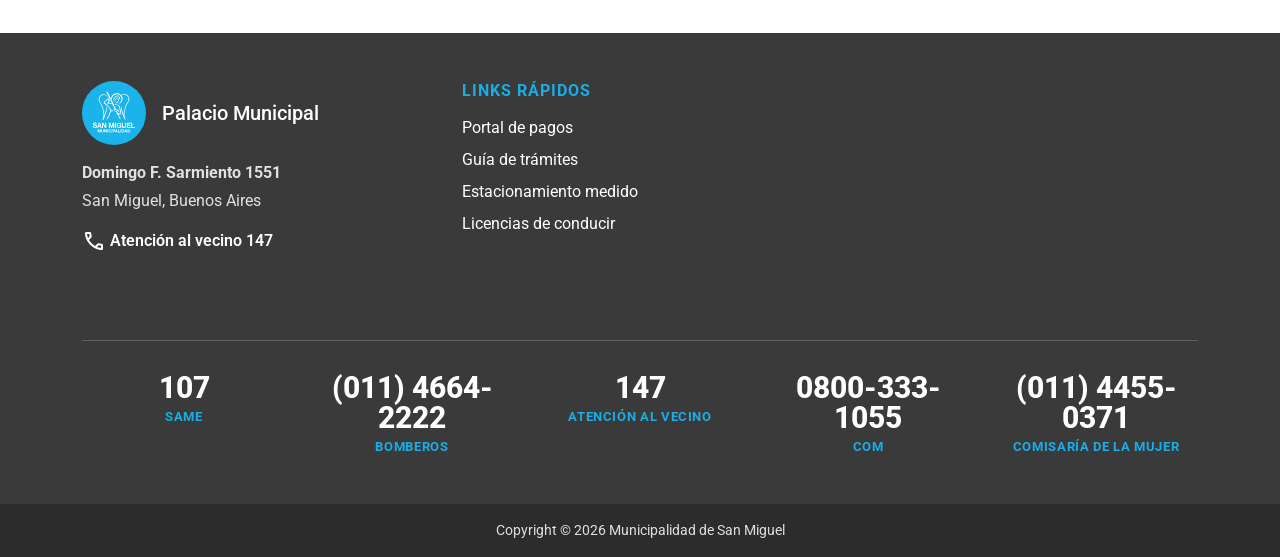
==== commit f92bc998: "Add files via upload" ====
--- a/index.html
+++ b/index.html
@@ -1,151 +1,155 @@
-<!DOCTYPE html>
-<html lang="es" data-bs-theme="light">
-<head>
-<meta charset="UTF-8">
-<meta name="viewport" content="width=device-width, initial-scale=1, viewport-fit=cover">
-<link href="https://cdn.jsdelivr.net/npm/bootstrap@5.3.3/dist/css/bootstrap.min.css" rel="stylesheet">
-<link href="https://fonts.googleapis.com/css2?family=Roboto:wght@300;400;500;700;900&family=Material+Symbols+Outlined:opsz,wght,FILL,GRAD@24,200..400,0,0&display=swap" rel="stylesheet">
-<link href="css/styles.css" rel="stylesheet">
-<title>Municipalidad de San Miguel</title>
-</head>
-<body data-page="home">
-
-<div id="app-header"></div>
-<div id="app-a11y"></div>
-
-<div class="sm-announce text-center py-2 px-3 d-flex align-items-center justify-content-center gap-2">
-  <span class="material-symbols-outlined" aria-hidden="true">campaign</span>
-  RECORDÁ. Los feriados no se recolectan reciclables. Lunes a sábados hábiles.
-</div>
-
-<main>
-  <!-- ========== VERSIÓN NORMAL ========== -->
-
-  <!-- Buscador (se abre desde la lupa del navbar) -->
-  <section id="searchStrip" class="solo-normal sm-search mx-auto text-center px-3 pt-4 d-none">
-    <h2 class="h5">Buscá por trámite, servicio o palabra clave</h2>
-    <div class="sm-searchbar d-flex align-items-center mt-3">
-      <input id="searchInput" class="flex-grow-1 py-1" aria-label="Buscar trámite, servicio o palabra clave" placeholder="Buscar...">
-      <button class="btn" data-action="buscar" aria-label="Buscar"><span class="material-symbols-outlined" aria-hidden="true">search</span></button>
-    </div>
-    <p id="searchMsg" class="text-danger small mt-2 mb-0 d-none" role="status"></p>
-  </section>
-
-  <!-- Hero: banners (assets/hero/). Cada slide es clickeable. pb-5 evita que las tarjetas de abajo tapen el texto del banner -->
-  <section class="solo-normal pb-5">
-    <div id="heroCarousel" class="carousel slide" data-bs-ride="carousel" aria-label="Anuncios destacados">
-      <div class="carousel-inner" id="hero-slides">
-
-        <div class="carousel-item active">
-          <button class="d-block w-100 p-0 border-0 bg-transparent" data-action="abrir-tramite" data-titulo="Fiestas patronales" data-texto="Septiembre, mes de nuestras fiestas patronales. Conocé todas las actividades.">
-            <img class="d-block w-100 h-auto" src="assets/hero/hero1.jpeg" width="2042" height="526" alt="Septiembre, mes de nuestras fiestas patronales. Hacé click y conocé todas las actividades.">
-          </button>
-        </div>
-
-        <div class="carousel-item">
-          <button class="d-block w-100 p-0 border-0 bg-transparent" data-action="abrir-tramite" data-titulo="Bicicleteros municipales" data-texto="Nuevos bicicleteros municipales gratuitos: guardá tu bici acá.">
-            <img class="d-block w-100 h-auto" src="assets/hero/hero2.jpg" width="1600" height="412" alt="Nuevos bicicleteros municipales. Guardá tu bici acá.">
-          </button>
-        </div>
-
-        <div class="carousel-item">
-          <button class="d-block w-100 p-0 border-0 bg-transparent" data-action="asistente" aria-label="Hola, soy Miguel Bot, tu asistente virtual. Abrir asistente de voz">
-            <img class="d-block w-100 h-auto" src="assets/hero/hero3.jpeg" width="2042" height="526" alt="Hola, soy Miguel Bot, tu asistente virtual.">
-          </button>
-        </div>
-
-      </div>
-      <button class="carousel-control-prev" type="button" data-bs-target="#heroCarousel" data-bs-slide="prev"><span class="carousel-control-prev-icon" aria-hidden="true"></span><span class="visually-hidden">Anuncio anterior</span></button>
-      <button class="carousel-control-next" type="button" data-bs-target="#heroCarousel" data-bs-slide="next"><span class="carousel-control-next-icon" aria-hidden="true"></span><span class="visually-hidden">Anuncio siguiente</span></button>
-    </div>
-  </section>
-
-  <!-- Accesos principales -->
-  <div class="container-xl sm-portals-wrap solo-normal">
-    <div class="row row-cols-2 row-cols-md-3 row-cols-lg-5 g-3 g-lg-4" id="grid-tramites"></div>
-  </div>
-
-  <div class="container-xl pt-5 solo-normal">
-
-    <!-- Programas y servicios -->
-    <section id="programas" class="pt-4 mb-5">
-      <h2 class="sm-section-title">¡Conocé todos los programas y servicios que tenemos para vos!</h2>
-      <div class="row row-cols-1 row-cols-md-2 row-cols-lg-3 g-3 g-lg-4" id="grid-programas"></div>
-    </section>
-
-    <!-- Guía de trámites -->
-    <section class="sm-guia p-4 p-lg-5 mb-5">
-      <div class="row align-items-center g-4">
-        <div class="col-lg-auto text-center"><span class="material-symbols-outlined" aria-hidden="true">assignment</span></div>
-        <div class="col-lg">
-          <h2 class="h3">Guía de trámites</h2>
-          <p class="mb-0">Encontrá el listado de trámites disponibles con sus requisitos y pasos, los plazos de entrega, los costos asociados y la documentación que necesitás para completarlos.</p>
-        </div>
-        <div class="col-lg-auto text-center"><button class="btn btn-lg px-4" data-action="abrir-tramite" data-titulo="Guía de trámites" data-texto="Accedé al portal general de trámites municipales.">ACCEDÉ A LA GUÍA</button></div>
-      </div>
-    </section>
-
-    <!-- Eventos en la ciudad -->
-    <section id="eventos" class="mb-5">
-      <h2 class="sm-section-title"><b>EVENTOS</b> EN LA CIUDAD</h2>
-      <p class="text-center text-secondary mt-n3 mb-4">Hacé click en cada tarjeta para leer más información sobre el evento.</p>
-      <div class="sm-events">
-        <button class="sm-events-btn prev" data-action="eventos-prev" aria-label="Eventos anteriores"><span class="material-symbols-outlined" aria-hidden="true">chevron_left</span></button>
-        <div class="sm-events-track" id="lista-eventos" tabindex="0" aria-label="Eventos en la ciudad"></div>
-        <button class="sm-events-btn next" data-action="eventos-next" aria-label="Eventos siguientes"><span class="material-symbols-outlined" aria-hidden="true">chevron_right</span></button>
-      </div>
-      <div class="text-center mt-4"><button class="btn btn-primary px-4" data-action="abrir-tramite" data-titulo="Eventos en la ciudad" data-texto="Conocé todas las actividades y eventos del municipio.">VER MÁS EVENTOS</button></div>
-    </section>
-
-    <!-- Noticias -->
-    <section id="novedades" class="mb-2">
-      <h2 class="sm-section-title"><b>NOTICIAS</b> DE LA CIUDAD</h2>
-      <p class="text-center text-secondary mt-n3 mb-4">Enterate de las últimas novedades y noticias de San Miguel.</p>
-      <div class="row row-cols-1 row-cols-md-3 g-3" id="lista-novedades"></div>
-      <div class="text-center mt-4"><button class="btn btn-primary px-4" data-action="abrir-tramite" data-titulo="Novedades" data-texto="Enterate de las últimas noticias del municipio.">VER MÁS NOTICIAS</button></div>
-    </section>
-  </div>
-
-  <!-- ========== MODO SIMPLE ========== -->
-  <section class="solo-simple text-center px-3 py-5 mx-auto" style="max-width:1000px">
-    <div class="text-sm-blue-dark fw-bold small text-uppercase">Accesos principales</div>
-    <h1 class="h2 mt-1">¿En qué te podemos ayudar hoy?</h1>
-    <p class="text-secondary">Elegí una opción o usá tu voz.</p>
-    <button class="sm-mic mx-auto d-flex align-items-center justify-content-center mt-4 mb-2" data-action="asistente" aria-label="Abrir asistente de voz"><span class="material-symbols-outlined" aria-hidden="true">mic</span></button>
-    <div class="fw-bold mb-4">Presioná para hablar</div>
-
-    <div class="row row-cols-1 row-cols-sm-3 g-3 mx-auto" style="max-width:640px">
-      <div class="col"><button class="sm-simple-card" data-action="abrir-tramite" data-titulo="Reclamo" data-texto="Contanos el problema (baches, luminarias, basura) y lo derivamos al área correspondiente."><span class="material-symbols-outlined" aria-hidden="true">report</span><strong>Hacer un reclamo</strong></button></div>
-      <div class="col"><button class="sm-simple-card" data-action="abrir-tramite" data-titulo="Pagos" data-texto="Pagá tasas municipales de forma segura desde el portal de pagos."><span class="material-symbols-outlined" aria-hidden="true">credit_card</span><strong>Pagar tasas</strong></button></div>
-      <div class="col"><button class="sm-simple-card" data-action="abrir-tramite" data-titulo="Consultar trámite" data-texto="Revisá el estado de un trámite que ya iniciaste."><span class="material-symbols-outlined" aria-hidden="true">description</span><strong>Consultar un trámite</strong></button></div>
-    </div>
-
-    <div class="row row-cols-1 row-cols-sm-3 g-3 mx-auto mt-1" style="max-width:640px">
-      <div class="col"><button class="sm-simple-sec d-flex align-items-center gap-2" data-action="abrir-tramite" data-titulo="Turnos de salud" data-texto="Reservá o consultá tu turno en los centros de salud municipales."><span class="material-symbols-outlined" aria-hidden="true">favorite</span><strong class="small">Turnos de salud</strong></button></div>
-      <div class="col"><button class="sm-simple-sec d-flex align-items-center gap-2" data-action="abrir-tramite" data-titulo="Agenda municipal" data-texto="Conocé las próximas actividades del municipio."><span class="material-symbols-outlined" aria-hidden="true">calendar_month</span><strong class="small">Agenda municipal</strong></button></div>
-      <div class="col"><a class="sm-simple-sec d-flex align-items-center gap-2 text-decoration-none" href="juego.html"><span class="material-symbols-outlined" aria-hidden="true">sports_esports</span><strong class="small">Aprendé a usar apps</strong></a></div>
-    </div>
-
-    <div class="sm-safety text-start mx-auto mt-4 p-4" style="max-width:640px">
-      <h3 class="h6 d-flex align-items-center gap-2"><span class="material-symbols-outlined" aria-hidden="true">shield</span>Cuidado con las estafas</h3>
-      <ul class="small mb-0 ps-3">
-        <li>Ningún banco, app o municipio te pide códigos por teléfono o WhatsApp.</li>
-        <li>Ante una duda, cortá y llamá vos mismo/a al número oficial.</li>
-        <li>Nunca compartas tu clave ni la foto de tu tarjeta con nadie.</li>
-      </ul>
-    </div>
-  </section>
-</main>
-
-<div id="app-footer"></div>
-<div id="app-floating"></div>
-
-<script src="https://cdn.jsdelivr.net/npm/bootstrap@5.3.3/dist/js/bootstrap.bundle.min.js"></script>
-<script src="js/utils.js"></script>
-<script src="js/data.js"></script>
-<script src="js/components.js"></script>
-<script src="js/accesibilidad.js"></script>
-<script src="js/asistente.js"></script>
-<script src="js/home.js"></script>
-</body>
-</html>
+<!DOCTYPE html>
+<html lang="es" data-bs-theme="light">
+<head>
+<meta charset="UTF-8">
+<meta name="viewport" content="width=device-width, initial-scale=1, viewport-fit=cover">
+<link href="https://cdn.jsdelivr.net/npm/bootstrap@5.3.3/dist/css/bootstrap.min.css" rel="stylesheet">
+<link href="https://fonts.googleapis.com/css2?family=Roboto:wght@300;400;500;700;900&family=Material+Symbols+Outlined:opsz,wght,FILL,GRAD@24,200..400,0,0&display=swap" rel="stylesheet">
+<link href="css/styles.css" rel="stylesheet">
+<title>Municipalidad de San Miguel</title>
+<link rel="icon" type="image/png" href="./assets/msmlogo-circulo.svg">
+<link rel="manifest" href="manifest.json">
+<meta name="theme-color" content="#1CADE4">
+<link rel="apple-touch-icon" href="icons/icon-192.png">
+</head>
+<body data-page="home">
+
+<div id="app-header"></div>
+<div id="app-a11y"></div>
+
+<div class="sm-announce text-center py-2 px-3 d-flex align-items-center justify-content-center gap-2">
+  <span class="material-symbols-outlined" aria-hidden="true">campaign</span>
+  RECORDÁ. Los feriados no se recolectan reciclables. Lunes a sábados hábiles.
+</div>
+
+<main>
+  <!-- ========== VERSIÓN NORMAL ========== -->
+
+  <!-- Buscador (se abre desde la lupa del navbar) -->
+  <section id="searchStrip" class="solo-normal sm-search mx-auto text-center px-3 pt-4 d-none">
+    <h2 class="h5">Buscá por trámite, servicio o palabra clave</h2>
+    <div class="sm-searchbar d-flex align-items-center mt-3">
+      <input id="searchInput" class="flex-grow-1 py-1" aria-label="Buscar trámite, servicio o palabra clave" placeholder="Buscar...">
+      <button class="btn" data-action="buscar" aria-label="Buscar"><span class="material-symbols-outlined" aria-hidden="true">search</span></button>
+    </div>
+    <p id="searchMsg" class="text-danger small mt-2 mb-0 d-none" role="status"></p>
+  </section>
+
+  <!-- Hero: banners (assets/hero/). Cada slide es clickeable. pb-5 evita que las tarjetas de abajo tapen el texto del banner -->
+  <section class="solo-normal pb-5">
+    <div id="heroCarousel" class="carousel slide" data-bs-ride="carousel" aria-label="Anuncios destacados">
+      <div class="carousel-inner" id="hero-slides">
+
+        <div class="carousel-item active">
+          <button class="d-block w-100 p-0 border-0 bg-transparent" data-action="abrir-tramite" data-titulo="Fiestas patronales" data-texto="Septiembre, mes de nuestras fiestas patronales. Conocé todas las actividades.">
+            <img class="d-block w-100 h-auto" src="assets/hero/hero1.jpeg" width="2042" height="526" alt="Septiembre, mes de nuestras fiestas patronales. Hacé click y conocé todas las actividades.">
+          </button>
+        </div>
+
+        <div class="carousel-item">
+          <button class="d-block w-100 p-0 border-0 bg-transparent" data-action="abrir-tramite" data-titulo="Bicicleteros municipales" data-texto="Nuevos bicicleteros municipales gratuitos: guardá tu bici acá.">
+            <img class="d-block w-100 h-auto" src="assets/hero/hero2.jpg" width="1600" height="412" alt="Nuevos bicicleteros municipales. Guardá tu bici acá.">
+          </button>
+        </div>
+
+        <div class="carousel-item">
+          <button class="d-block w-100 p-0 border-0 bg-transparent" data-action="asistente" aria-label="Hola, soy Miguel Bot, tu asistente virtual. Abrir asistente de voz">
+            <img class="d-block w-100 h-auto" src="assets/hero/hero3.jpeg" width="2042" height="526" alt="Hola, soy Miguel Bot, tu asistente virtual.">
+          </button>
+        </div>
+
+      </div>
+      <button class="carousel-control-prev" type="button" data-bs-target="#heroCarousel" data-bs-slide="prev"><span class="carousel-control-prev-icon" aria-hidden="true"></span><span class="visually-hidden">Anuncio anterior</span></button>
+      <button class="carousel-control-next" type="button" data-bs-target="#heroCarousel" data-bs-slide="next"><span class="carousel-control-next-icon" aria-hidden="true"></span><span class="visually-hidden">Anuncio siguiente</span></button>
+    </div>
+  </section>
+
+  <!-- Accesos principales -->
+  <div class="container-xl sm-portals-wrap solo-normal">
+    <div class="row row-cols-2 row-cols-md-3 row-cols-lg-5 g-3 g-lg-4" id="grid-tramites"></div>
+  </div>
+
+  <div class="container-xl pt-5 solo-normal">
+
+    <!-- Programas y servicios -->
+    <section id="programas" class="pt-4 mb-5">
+      <h2 class="sm-section-title">¡Conocé todos los programas y servicios que tenemos para vos!</h2>
+      <div class="row row-cols-1 row-cols-md-2 row-cols-lg-3 g-3 g-lg-4" id="grid-programas"></div>
+    </section>
+
+    <!-- Guía de trámites -->
+    <section class="sm-guia p-4 p-lg-5 mb-5">
+      <div class="row align-items-center g-4">
+        <div class="col-lg-auto text-center"><span class="material-symbols-outlined" aria-hidden="true">assignment</span></div>
+        <div class="col-lg">
+          <h2 class="h3">Guía de trámites</h2>
+          <p class="mb-0">Encontrá el listado de trámites disponibles con sus requisitos y pasos, los plazos de entrega, los costos asociados y la documentación que necesitás para completarlos.</p>
+        </div>
+        <div class="col-lg-auto text-center"><button class="btn btn-lg px-4" data-action="abrir-tramite" data-titulo="Guía de trámites" data-texto="Accedé al portal general de trámites municipales.">ACCEDÉ A LA GUÍA</button></div>
+      </div>
+    </section>
+
+    <!-- Eventos en la ciudad -->
+    <section id="eventos" class="mb-5">
+      <h2 class="sm-section-title"><b>EVENTOS</b> EN LA CIUDAD</h2>
+      <p class="text-center text-secondary mt-n3 mb-4">Hacé click en cada tarjeta para leer más información sobre el evento.</p>
+      <div class="sm-events">
+        <button class="sm-events-btn prev" data-action="eventos-prev" aria-label="Eventos anteriores"><span class="material-symbols-outlined" aria-hidden="true">chevron_left</span></button>
+        <div class="sm-events-track" id="lista-eventos" tabindex="0" aria-label="Eventos en la ciudad"></div>
+        <button class="sm-events-btn next" data-action="eventos-next" aria-label="Eventos siguientes"><span class="material-symbols-outlined" aria-hidden="true">chevron_right</span></button>
+      </div>
+      <div class="text-center mt-4"><button class="btn btn-primary px-4" data-action="abrir-tramite" data-titulo="Eventos en la ciudad" data-texto="Conocé todas las actividades y eventos del municipio.">VER MÁS EVENTOS</button></div>
+    </section>
+
+    <!-- Noticias -->
+    <section id="novedades" class="mb-2">
+      <h2 class="sm-section-title"><b>NOTICIAS</b> DE LA CIUDAD</h2>
+      <p class="text-center text-secondary mt-n3 mb-4">Enterate de las últimas novedades y noticias de San Miguel.</p>
+      <div class="row row-cols-1 row-cols-md-3 g-3" id="lista-novedades"></div>
+      <div class="text-center mt-4"><button class="btn btn-primary px-4" data-action="abrir-tramite" data-titulo="Novedades" data-texto="Enterate de las últimas noticias del municipio.">VER MÁS NOTICIAS</button></div>
+    </section>
+  </div>
+
+  <!-- ========== MODO SIMPLE ========== -->
+  <section class="solo-simple text-center px-3 py-5 mx-auto" style="max-width:1000px">
+    <div class="text-sm-blue-dark fw-bold small text-uppercase">Accesos principales</div>
+    <h1 class="h2 mt-1">¿En qué te podemos ayudar hoy?</h1>
+    <p class="text-secondary">Elegí una opción o usá tu voz.</p>
+    <button class="sm-mic mx-auto d-flex align-items-center justify-content-center mt-4 mb-2" data-action="asistente" aria-label="Abrir asistente de voz"><span class="material-symbols-outlined" aria-hidden="true">mic</span></button>
+    <div class="fw-bold mb-4">Presioná para hablar</div>
+
+    <div class="row row-cols-1 row-cols-sm-3 g-3 mx-auto" style="max-width:640px">
+      <div class="col"><button class="sm-simple-card" data-action="abrir-tramite" data-titulo="Reclamo" data-texto="Contanos el problema (baches, luminarias, basura) y lo derivamos al área correspondiente."><span class="material-symbols-outlined" aria-hidden="true">report</span><strong>Hacer un reclamo</strong></button></div>
+      <div class="col"><button class="sm-simple-card" data-action="abrir-tramite" data-titulo="Pagos" data-texto="Pagá tasas municipales de forma segura desde el portal de pagos."><span class="material-symbols-outlined" aria-hidden="true">credit_card</span><strong>Pagar tasas</strong></button></div>
+      <div class="col"><button class="sm-simple-card" data-action="abrir-tramite" data-titulo="Consultar trámite" data-texto="Revisá el estado de un trámite que ya iniciaste."><span class="material-symbols-outlined" aria-hidden="true">description</span><strong>Consultar un trámite</strong></button></div>
+    </div>
+
+    <div class="row row-cols-1 row-cols-sm-3 g-3 mx-auto mt-1" style="max-width:640px">
+      <div class="col"><button class="sm-simple-sec d-flex align-items-center gap-2" data-action="abrir-tramite" data-titulo="Turnos de salud" data-texto="Reservá o consultá tu turno en los centros de salud municipales."><span class="material-symbols-outlined" aria-hidden="true">favorite</span><strong class="small">Turnos de salud</strong></button></div>
+      <div class="col"><button class="sm-simple-sec d-flex align-items-center gap-2" data-action="abrir-tramite" data-titulo="Agenda municipal" data-texto="Conocé las próximas actividades del municipio."><span class="material-symbols-outlined" aria-hidden="true">calendar_month</span><strong class="small">Agenda municipal</strong></button></div>
+      <div class="col"><a class="sm-simple-sec d-flex align-items-center gap-2 text-decoration-none" href="juego.html"><span class="material-symbols-outlined" aria-hidden="true">sports_esports</span><strong class="small">Aprendé a usar apps</strong></a></div>
+    </div>
+
+    <div class="sm-safety text-start mx-auto mt-4 p-4" style="max-width:640px">
+      <h3 class="h6 d-flex align-items-center gap-2"><span class="material-symbols-outlined" aria-hidden="true">shield</span>Cuidado con las estafas</h3>
+      <ul class="small mb-0 ps-3">
+        <li>Ningún banco, app o municipio te pide códigos por teléfono o WhatsApp.</li>
+        <li>Ante una duda, cortá y llamá vos mismo/a al número oficial.</li>
+        <li>Nunca compartas tu clave ni la foto de tu tarjeta con nadie.</li>
+      </ul>
+    </div>
+  </section>
+</main>
+
+<div id="app-footer"></div>
+<div id="app-floating"></div>
+
+<script src="https://cdn.jsdelivr.net/npm/bootstrap@5.3.3/dist/js/bootstrap.bundle.min.js"></script>
+<script src="js/utils.js"></script>
+<script src="js/data.js"></script>
+<script src="js/components.js"></script>
+<script src="js/accesibilidad.js"></script>
+<script src="js/asistente.js"></script>
+<script src="js/home.js"></script>
+</body>
+</html>
--- a/css/styles.css
+++ b/css/styles.css
@@ -1,246 +1,261 @@
-/* ==========================================================================
-   Municipalidad de San Miguel — Estilos propios (sobre Bootstrap 5.3)
-   Índice:
-   1. Variables / tema            6. Programas y servicios
-   2. Base y accesibilidad        7. Guía de trámites, Eventos (carrusel), Noticias
-   3. Componentes Bootstrap       8. Footer
-   4. Navbar y barra a11y         9. Modo Simple
-   5. Home: buscador, hero, accesos   10. Flotantes, asistente, tabbar     11. Juego
-   ========================================================================== */
-
-/* 1. VARIABLES / TEMA ------------------------------------------------------ */
-:root {
-  --sm-gray: #4E4E4E;
-  --sm-gray-dark: #3A3A3A;
-  --sm-blue: #1CADE4;
-  --sm-blue-dark: #0E8FC0;
-  --sm-blue-bar: #1B9FD8;
-  --sm-card-bg: #F4F3F3;      /* fondo de los contenedores de programas */
-  --sm-fs: 1;                 /* factor de tamaño de letra (js/accesibilidad.js) */
-
-  --bs-primary: var(--sm-blue);
-  --bs-primary-rgb: 28, 173, 228;
-  --bs-link-color: var(--sm-blue-dark);
-  --bs-border-radius: .5rem;
-}
-[data-bs-theme="dark"] {
-  --bs-body-bg: #14171A;
-  --bs-tertiary-bg: #1D2126;
-  --sm-card-bg: #1D2126;
-}
-[data-contrast="high"] {
-  --sm-blue: #003C82; --sm-blue-dark: #002450; --sm-blue-bar: #003C82;
-  --sm-gray: #000; --sm-gray-dark: #000; --sm-card-bg: #fff;
-  --bs-body-color: #000; --bs-secondary-color: #000; --bs-border-color: #000; --bs-tertiary-bg: #fff;
-}
-[data-contrast="high"] .card,
-[data-contrast="high"] .sm-portal,
-[data-contrast="high"] .sm-prog,
-[data-contrast="high"] .sm-event,
-[data-contrast="high"] .sm-simple-card,
-[data-contrast="high"] .a11y-bar .btn { border: 2px solid #000 !important; }
-[data-contrast="high"] .sm-hero-slide { background: #003C82 !important; }
-[data-contrast="high"] .sm-safety { background: #fff; border: 2px solid #000; }
-
-/* 2. BASE Y ACCESIBILIDAD -------------------------------------------------- */
-html { font-size: calc(16px * var(--sm-fs)); scroll-behavior: smooth; }
-body { font-family: 'Roboto', system-ui, sans-serif; }
-h1, h2, h3 { font-weight: 700; }
-:focus-visible { outline: 3px solid #FFB300 !important; outline-offset: 2px; }
-
-/* Íconos Google Material Symbols (Outlined, trazo fino) */
-.material-symbols-outlined {
-  font-family: 'Material Symbols Outlined';
-  font-weight: normal; font-style: normal; font-size: 1.5rem; line-height: 1;
-  letter-spacing: normal; text-transform: none; display: inline-block; white-space: nowrap;
-  direction: ltr; -webkit-font-smoothing: antialiased; user-select: none; vertical-align: middle;
-}
-
-/* 3. COMPONENTES BOOTSTRAP ------------------------------------------------- */
-.btn-primary {
-  --bs-btn-bg: var(--sm-blue); --bs-btn-border-color: var(--sm-blue);
-  --bs-btn-hover-bg: var(--sm-blue-dark); --bs-btn-hover-border-color: var(--sm-blue-dark);
-  --bs-btn-active-bg: var(--sm-blue-dark); --bs-btn-active-border-color: var(--sm-blue-dark);
-  --bs-btn-color: #fff; --bs-btn-hover-color: #fff; --bs-btn-active-color: #fff;
-  font-weight: 700; border-radius: 20px;
-}
-.btn-outline-primary {
-  --bs-btn-color: var(--sm-blue-dark); --bs-btn-border-color: var(--sm-blue);
-  --bs-btn-hover-bg: var(--sm-blue); --bs-btn-hover-border-color: var(--sm-blue);
-  font-weight: 700; border-radius: 20px;
-}
-.text-sm-blue { color: var(--sm-blue) !important; }
-.text-sm-blue-dark { color: var(--sm-blue-dark) !important; }
-
-/* 4. NAVBAR (limpio, estilo zarate.gob.ar) Y BARRA A11Y -------------------- */
-.sm-header { background: var(--bs-body-bg); box-shadow: 0 1px 0 var(--bs-border-color); z-index: 1040; }
-.sm-brand-txt { line-height: 1.1; }
-.sm-brand-txt small { display: block; font-size: .68rem; font-weight: 500; letter-spacing: .05em; color: var(--sm-gray); }
-.sm-brand-txt strong { font-size: 1.1rem; font-weight: 800; letter-spacing: .02em; color: var(--sm-blue); }
-.sm-header .nav-link, .sm-header .dropdown-item {
-  font-size: .82rem; font-weight: 500; letter-spacing: .04em; text-transform: uppercase; color: var(--bs-body-color);
-}
-.sm-header .nav-link { padding: .9rem .85rem; position: relative; }
-.sm-header .nav-link:hover, .sm-header .nav-link.show { color: var(--sm-blue-dark); }
-@media (min-width: 992px) {
-  .sm-header .nav-link::after { content: ''; position: absolute; left: .85rem; right: .85rem; bottom: .55rem; height: 2px; background: var(--sm-blue); transform: scaleX(0); transition: transform .2s; border: 0; margin: 0; }
-  .sm-header .nav-link:hover::after, .sm-header .nav-link.show::after { transform: scaleX(1); }
-  .sm-header .dropdown-toggle::after { display: none; }
-  .sm-header .dropdown:hover > .dropdown-menu { display: block; margin-top: 0; }
-}
-.sm-header .dropdown-menu { border: 0; border-radius: 0 0 8px 8px; box-shadow: 0 12px 28px rgba(0,0,0,.14); padding: .5rem 0; min-width: 260px; }
-.sm-header .dropdown-item { text-transform: none; letter-spacing: 0; font-size: .9rem; padding: .45rem 1.2rem; white-space: normal; }
-.sm-header .dropdown-item:hover { background: rgba(28,173,228,.1); color: var(--sm-blue-dark); }
-.sm-header .dropdown-header { text-transform: uppercase; font-size: .72rem; font-weight: 700; letter-spacing: .06em; color: var(--sm-blue-dark); }
-@media (min-width: 992px) { .sm-dd-2col { columns: 2; min-width: 520px; } .sm-dd-2col li { break-inside: avoid; } }
-.sm-contact { font-size: .82rem; letter-spacing: .05em; padding: .5rem 1.2rem; }
-.sm-icon-btn { border: 0; color: var(--bs-body-color); padding: .4rem; }
-
-.a11y-bar { background: var(--bs-tertiary-bg); border-bottom: 1px solid var(--bs-border-color); font-size: .82rem; }
-.a11y-bar .btn { font-weight: 700; }
-.a11y-bar .btn .material-symbols-outlined { font-size: 1.1rem; }
-.a11y-bar .btn.active { background: var(--sm-blue); color: #fff; border-color: var(--sm-blue); }
-
-.sm-announce { background: var(--sm-blue-bar); color: #fff; font-weight: 700; font-size: .9rem; }
-
-/* 5. HOME: BUSCADOR, HERO, ACCESOS ---------------------------------------- */
-.sm-search { max-width: 700px; }
-.sm-searchbar { border: 1px solid var(--bs-border-color); border-radius: 24px; background: var(--bs-body-bg); padding: .4rem .5rem .4rem 1.1rem; }
-.sm-searchbar input { border: 0; outline: 0; background: transparent; color: var(--bs-body-color); }
-.sm-searchbar .btn { width: 38px; height: 38px; border-radius: 50%; padding: 0; background: var(--bs-tertiary-bg); }
-
-.sm-hero-slide { min-height: 300px; display: flex; align-items: flex-end; background: linear-gradient(120deg, #0E8FC0, #1CADE4 60%, #5FD0EE); }
-.sm-hero-cap { color: #fff; padding: 1.6rem 3rem 4rem; max-width: 680px; }
-.sm-hero-cap h2 { color: #fff; font-size: 2.2rem; font-weight: 800; }
-
-/* Accesos principales: tarjetas blancas que "flotan" sobre el hero */
-.sm-portals-wrap { margin-top: -3rem; position: relative; z-index: 3; }
-.sm-portal {
-  display: flex; flex-direction: column; align-items: center; justify-content: center; gap: 1.1rem;
-  width: 100%; aspect-ratio: 1 / 1; padding: 1.2rem; text-align: center;
-  background: var(--bs-body-bg); color: var(--sm-gray); border: 2px solid transparent; border-radius: 6px;
-  box-shadow: 0 10px 26px rgba(0,0,0,.14); transition: transform .2s, border-color .2s;
-}
-.sm-portal:hover { transform: translateY(-4px); border-color: var(--sm-blue); }
-.sm-portal .material-symbols-outlined { font-size: 4.6rem; color: var(--sm-blue); font-variation-settings: 'wght' 300; }
-.sm-portal strong { font-size: 1.15rem; font-weight: 700; text-transform: uppercase; line-height: 1.2; }
-[data-bs-theme="dark"] .sm-portal { color: var(--bs-body-color); }
-
-.sm-section-title { font-size: 2.1rem; font-weight: 500; text-align: center; color: var(--sm-gray); margin-bottom: 2rem; }
-.sm-section-title b { font-weight: 900; }
-[data-bs-theme="dark"] .sm-section-title { color: var(--bs-body-color); }
-
-/* 6. PROGRAMAS Y SERVICIOS (barras con bloque de color + ícono) ------------ */
-.sm-prog {
-  display: flex; align-items: stretch; width: 100%; padding: 0; text-align: left; overflow: hidden;
-  background: var(--sm-card-bg); border: 0; border-radius: 4px; color: var(--sm-gray);
-  transition: box-shadow .2s, transform .2s;
-}
-.sm-prog:hover { box-shadow: 0 6px 16px rgba(0,0,0,.14); transform: translateY(-2px); }
-.sm-prog-ic { width: 100px; min-height: 100px; flex-shrink: 0; display: flex; align-items: center; justify-content: center; color: #fff; }
-.sm-prog-ic .material-symbols-outlined { font-size: 3rem; font-variation-settings: 'wght' 300; }
-.sm-prog-label { padding: .8rem 1.4rem; font-weight: 500; font-size: 1.25rem; letter-spacing: .02em; text-transform: uppercase; display: flex; align-items: center; }
-[data-bs-theme="dark"] .sm-prog { color: var(--bs-body-color); }
-
-/* 7. GUÍA DE TRÁMITES, EVENTOS (CARRUSEL), NOTICIAS ------------------------ */
-.sm-guia { background: var(--sm-blue-bar); color: #fff; border-radius: 8px; }
-.sm-guia h2 { color: #fff; font-weight: 800; text-transform: uppercase; }
-.sm-guia .material-symbols-outlined { font-size: 5rem; font-variation-settings: 'wght' 300; }
-.sm-guia .btn { background: #fff; color: var(--sm-blue-dark); border-color: #fff; letter-spacing: .05em; }
-.sm-guia .btn:hover { background: var(--sm-gray-dark); color: #fff; border-color: var(--sm-gray-dark); }
-
-/* Carrusel de eventos (scroll-snap + botones prev/next) */
-.sm-events { position: relative; }
-.sm-events-track { display: flex; gap: 1rem; overflow-x: auto; scroll-snap-type: x mandatory; scrollbar-width: none; padding: .25rem; }
-.sm-events-track::-webkit-scrollbar { display: none; }
-.sm-event { flex: 0 0 calc((100% - 3rem) / 4); scroll-snap-align: start; border: 0; border-radius: 8px; overflow: hidden; color: #fff; text-align: left; display: flex; flex-direction: column; aspect-ratio: 4 / 5; padding: 1.3rem; position: relative; box-shadow: 0 6px 16px rgba(0,0,0,.14); }
-.sm-event::before { content: ''; position: absolute; inset: 0; background: linear-gradient(180deg, rgba(0,0,0,0) 30%, rgba(0,0,0,.55)); }
-.sm-event > * { position: relative; }
-.sm-event .sm-event-ic { font-size: 5.5rem; opacity: .9; margin: auto; font-variation-settings: 'wght' 200; }
-.sm-event .sm-pill { align-self: flex-start; background: rgba(255,255,255,.22); color: #fff; }
-.sm-event h3 { font-size: 1.15rem; font-weight: 700; color: #fff; margin: .6rem 0 .3rem; }
-.sm-event p { font-size: .85rem; margin: 0; color: rgba(255,255,255,.9); }
-@media (max-width: 991.98px) { .sm-event { flex-basis: calc((100% - 1rem) / 2); } }
-@media (max-width: 575.98px) { .sm-event { flex-basis: 82%; } }
-.sm-events-btn { position: absolute; top: 50%; transform: translateY(-50%); width: 44px; height: 44px; border-radius: 50%; border: 0; background: var(--bs-body-bg); color: var(--sm-gray); box-shadow: 0 4px 12px rgba(0,0,0,.25); z-index: 2; display: flex; align-items: center; justify-content: center; }
-.sm-events-btn.prev { left: -14px; } .sm-events-btn.next { right: -14px; }
-[data-bs-theme="dark"] .sm-events-btn { color: var(--bs-body-color); }
-@media (max-width: 575.98px) { .sm-events-btn { display: none; } }
-
-.sm-news-img { height: 160px; display: flex; align-items: center; justify-content: center; color: #fff; }
-.sm-news-img .material-symbols-outlined { font-size: 3.6rem; font-variation-settings: 'wght' 300; }
-.sm-pill { font-size: .7rem; font-weight: 700; color: var(--sm-blue-dark); background: rgba(28,173,228,.13); border-radius: 20px; padding: .15rem .7rem; display: inline-block; text-transform: uppercase; letter-spacing: .03em; }
-
-/* 8. FOOTER (estructura de zarate.gob.ar) --------------------------------- */
-.sm-footer { background: var(--sm-gray-dark); color: rgba(255,255,255,.85); }
-.sm-foot-title { color: var(--sm-blue); font-weight: 700; letter-spacing: .06em; margin-bottom: 1rem; }
-.sm-foot-links li { margin-bottom: .5rem; }
-.sm-footer a { color: #fff; text-decoration: none; }
-.sm-footer a:hover { color: var(--sm-blue); }
-.sm-foot-link { font-weight: 600; }
-.sm-map { width: 100%; height: 220px; border: 0; border-radius: 8px; }
-.sm-foot-hr { border-color: rgba(255,255,255,.2); margin: 2rem 0; opacity: 1; }
-.sm-emg-item { display: flex; flex-direction: column; gap: .2rem; }
-.sm-emg-num { font-size: 1.9rem; font-weight: 800; line-height: 1; }
-.sm-emg-lbl { color: var(--sm-blue); font-weight: 700; text-transform: uppercase; font-size: .8rem; letter-spacing: .05em; }
-.sm-foot-bottom { background: rgba(0,0,0,.25); }
-
-/* 9. MODO SIMPLE ----------------------------------------------------------- */
-.solo-simple { display: none; }
-body.simple .solo-simple { display: block; }
-body.simple .solo-normal { display: none !important; }
-
-.sm-mic { width: 96px; height: 96px; border-radius: 50%; border: 0; background: var(--sm-gray-dark); color: #fff; }
-.sm-mic .material-symbols-outlined { font-size: 2.8rem; }
-.sm-simple-card { background: var(--bs-body-bg); border: 2px solid var(--bs-border-color); border-radius: 14px; padding: 1.4rem 1rem; width: 100%; color: var(--sm-blue-dark); }
-.sm-simple-card .material-symbols-outlined { font-size: 2.6rem; display: block; margin: 0 auto .4rem; }
-.sm-simple-sec { background: var(--bs-tertiary-bg); border: 0; border-radius: 12px; padding: 1rem; width: 100%; text-align: left; color: var(--sm-blue-dark); }
-.sm-safety { background: #FFF7E6; border: 1px solid #F0D48A; border-radius: 14px; color: #3A3A3A; }
-[data-bs-theme="dark"] .sm-safety { background: #2B2413; border-color: #6B5A22; color: #EDEFF2; }
-
-/* 10. FLOTANTES, ASISTENTE, TABBAR ---------------------------------------- */
-.sm-mascot { position: fixed; right: 12px; bottom: 12px; z-index: 1030; background: none; border: 0; padding: 0; filter: drop-shadow(0 6px 10px rgba(0,0,0,.25)); }
-.sm-mascot img { display: block; height: auto; }
-.sm-fab { position: fixed; right: 30px; width: 56px; height: 56px; border-radius: 50%; border: 0; color: #fff; box-shadow: 0 6px 16px rgba(0,0,0,.25); z-index: 1030; }
-.sm-fab .material-symbols-outlined { font-size: 1.8rem; }
-.sm-fab-assistant { bottom: 116px; background: var(--sm-gray-dark); }
-.sm-mascot-tip { position: fixed; right: 20px; bottom: 182px; max-width: 230px; z-index: 1030; background: var(--bs-body-bg); border: 1px solid var(--bs-border-color); border-radius: 12px; box-shadow: 0 8px 20px rgba(0,0,0,.15); }
-
-.ao-mic-wrap { position: relative; width: 110px; height: 110px; margin: 0 auto 1rem; display: flex; align-items: center; justify-content: center; }
-.ao-ring { position: absolute; border-radius: 50%; border: 2px solid var(--sm-blue); opacity: 0; }
-.ao-mic-wrap.listening .r1 { animation: aoPulse 1.6s ease-out infinite; }
-.ao-mic-wrap.listening .r2 { animation: aoPulse 1.6s ease-out infinite .5s; }
-@keyframes aoPulse { 0% { width: 70px; height: 70px; opacity: .6; } 100% { width: 110px; height: 110px; opacity: 0; } }
-.ao-mic { width: 70px; height: 70px; border-radius: 50%; border: 0; background: var(--sm-blue); color: #fff; z-index: 1; }
-.ao-mic .material-symbols-outlined { font-size: 2rem; }
-.ao-mic-wrap.listening .ao-mic { background: var(--sm-blue-dark); }
-
-.sm-tabbar { background: var(--bs-body-bg); border-top: 1px solid var(--bs-border-color); padding: .5rem 0 calc(.5rem + env(safe-area-inset-bottom, 0px)); z-index: 1030; }
-.sm-tabbar .tab { flex: 1; background: none; border: 0; font-size: .62rem; color: var(--bs-secondary-color); text-decoration: none; display: flex; flex-direction: column; align-items: center; gap: .15rem; }
-.sm-tabbar .tab .material-symbols-outlined { font-size: 1.4rem; }
-.sm-tabbar .tab.active { color: var(--sm-blue-dark); }
-@media (max-width: 767.98px) {
-  body:not(.simple) { padding-bottom: 4.5rem; }
-  body.simple .sm-tabbar { display: none !important; }
-  .sm-mascot { bottom: 76px; } .sm-mascot img { width: 68px; }
-  .sm-fab-assistant { bottom: 152px; right: 18px; }
-  .sm-mascot-tip { bottom: 218px; }
-  body.simple .sm-mascot { bottom: 12px; }
-  body.simple .sm-fab-assistant { bottom: 88px; }
-  body.simple .sm-mascot-tip { bottom: 154px; }
-  .sm-section-title { font-size: 1.5rem; }
-  .sm-prog-label { font-size: 1rem; }
-  .sm-prog-ic { width: 76px; min-height: 76px; }
-  .sm-portal .material-symbols-outlined { font-size: 3.4rem; }
-  .sm-portal strong { font-size: .9rem; }
-}
-
-/* 11. JUEGO DE APPS -------------------------------------------------------- */
-.opt { text-align: left; border: 2px solid var(--bs-border-color); border-radius: 12px; padding: .85rem 1.05rem; background: var(--bs-body-bg); color: var(--bs-body-color); width: 100%; margin-bottom: .65rem; }
-.opt.correct { border-color: #2E8B57; background: rgba(46,139,87,.1); }
-.opt.wrong   { border-color: #C0392B; background: rgba(192,57,43,.1); }
-.opt:disabled { cursor: default; opacity: 1; }
-.feedback.ok { color: #2E8B57; font-weight: 700; }
-.feedback.no { color: #C0392B; font-weight: 700; }
-.score-num { font-size: 2.6rem; font-weight: 800; color: var(--sm-blue-dark); }
-.progress-bar { background: var(--sm-blue); }
+/* ==========================================================================
+   Municipalidad de San Miguel — Estilos propios (sobre Bootstrap 5.3)
+   Índice:
+   1. Variables / tema            6. Programas y servicios
+   2. Base y accesibilidad        7. Guía de trámites, Eventos (carrusel), Noticias
+   3. Componentes Bootstrap       8. Footer
+   4. Navbar y barra a11y         9. Modo Simple
+   5. Home: buscador, hero, accesos   10. Flotantes, asistente, tabbar     11. Juego
+   ========================================================================== */
+
+/* 1. VARIABLES / TEMA ------------------------------------------------------ */
+:root {
+  --sm-gray: #4E4E4E;
+  --sm-gray-dark: #3A3A3A;
+  --sm-blue: #1CADE4;
+  --sm-blue-dark: #0E8FC0;
+  --sm-blue-bar: #1B9FD8;
+  --sm-card-bg: #F4F3F3;      /* fondo de los contenedores de programas */
+  --sm-fs: 1;                 /* factor de tamaño de letra (js/accesibilidad.js) */
+
+  --bs-primary: var(--sm-blue);
+  --bs-primary-rgb: 28, 173, 228;
+  --bs-link-color: var(--sm-blue-dark);
+  --bs-border-radius: .5rem;
+}
+[data-bs-theme="dark"] {
+  --bs-body-bg: #14171A;
+  --bs-tertiary-bg: #1D2126;
+  --sm-card-bg: #1D2126;
+}
+[data-contrast="high"] {
+  --sm-blue: #003C82; --sm-blue-dark: #002450; --sm-blue-bar: #003C82;
+  --sm-gray: #000; --sm-gray-dark: #000; --sm-card-bg: #fff;
+  --bs-body-color: #000; --bs-secondary-color: #000; --bs-border-color: #000; --bs-tertiary-bg: #fff;
+}
+[data-contrast="high"] .card,
+[data-contrast="high"] .sm-portal,
+[data-contrast="high"] .sm-prog,
+[data-contrast="high"] .sm-event,
+[data-contrast="high"] .sm-simple-card,
+[data-contrast="high"] .a11y-bar .btn { border: 2px solid #000 !important; }
+[data-contrast="high"] .sm-hero-slide { background: #003C82 !important; }
+[data-contrast="high"] .sm-safety { background: #fff; border: 2px solid #000; }
+
+/* 2. BASE Y ACCESIBILIDAD -------------------------------------------------- */
+html { font-size: calc(16px * var(--sm-fs)); scroll-behavior: smooth; }
+body { font-family: 'Roboto', system-ui, sans-serif; }
+h1, h2, h3 { font-weight: 700; }
+:focus-visible { outline: 3px solid #FFB300 !important; outline-offset: 2px; }
+
+/* Íconos Google Material Symbols (Outlined, trazo fino) */
+.material-symbols-outlined {
+  font-family: 'Material Symbols Outlined';
+  font-weight: normal; font-style: normal; font-size: 1.5rem; line-height: 1;
+  letter-spacing: normal; text-transform: none; display: inline-block; white-space: nowrap;
+  direction: ltr; -webkit-font-smoothing: antialiased; user-select: none; vertical-align: middle;
+}
+
+/* 3. COMPONENTES BOOTSTRAP ------------------------------------------------- */
+.btn-primary {
+  --bs-btn-bg: var(--sm-blue); --bs-btn-border-color: var(--sm-blue);
+  --bs-btn-hover-bg: var(--sm-blue-dark); --bs-btn-hover-border-color: var(--sm-blue-dark);
+  --bs-btn-active-bg: var(--sm-blue-dark); --bs-btn-active-border-color: var(--sm-blue-dark);
+  --bs-btn-color: #fff; --bs-btn-hover-color: #fff; --bs-btn-active-color: #fff;
+  font-weight: 700; border-radius: 20px;
+}
+.btn-outline-primary {
+  --bs-btn-color: var(--sm-blue-dark); --bs-btn-border-color: var(--sm-blue);
+  --bs-btn-hover-bg: var(--sm-blue); --bs-btn-hover-border-color: var(--sm-blue);
+  font-weight: 700; border-radius: 20px;
+}
+.text-sm-blue { color: var(--sm-blue) !important; }
+.text-sm-blue-dark { color: var(--sm-blue-dark) !important; }
+
+/* 4. NAVBAR (limpio, estilo zarate.gob.ar) Y BARRA A11Y -------------------- */
+.sm-header { background: var(--bs-body-bg); box-shadow: 0 1px 0 var(--bs-border-color); z-index: 1040; }
+.sm-brand-txt { line-height: 1.1; }
+.sm-brand-txt small { display: block; font-size: .68rem; font-weight: 500; letter-spacing: .05em; color: var(--sm-gray); }
+.sm-brand-txt strong { font-size: 1.1rem; font-weight: 800; letter-spacing: .02em; color: var(--sm-blue); }
+.sm-header .nav-link, .sm-header .dropdown-item {
+  font-size: .82rem; font-weight: 500; letter-spacing: .04em; text-transform: uppercase; color: var(--bs-body-color);
+}
+.sm-header .nav-link { padding: .9rem .85rem; position: relative; }
+.sm-header .nav-link:hover, .sm-header .nav-link.show { color: var(--sm-blue-dark); }
+@media (min-width: 992px) {
+  .sm-header .nav-link::after { content: ''; position: absolute; left: .85rem; right: .85rem; bottom: .55rem; height: 2px; background: var(--sm-blue); transform: scaleX(0); transition: transform .2s; border: 0; margin: 0; }
+  .sm-header .nav-link:hover::after, .sm-header .nav-link.show::after { transform: scaleX(1); }
+  .sm-header .dropdown-toggle::after { display: none; }
+  .sm-header .dropdown:hover > .dropdown-menu { display: block; margin-top: 0; }
+}
+.sm-header .dropdown-menu { border: 0; border-radius: 0 0 8px 8px; box-shadow: 0 12px 28px rgba(0,0,0,.14); padding: .5rem 0; min-width: 260px; }
+.sm-header .dropdown-item { text-transform: none; letter-spacing: 0; font-size: .9rem; padding: .45rem 1.2rem; white-space: normal; }
+.sm-header .dropdown-item:hover { background: rgba(28,173,228,.1); color: var(--sm-blue-dark); }
+.sm-header .dropdown-header { text-transform: uppercase; font-size: .72rem; font-weight: 700; letter-spacing: .06em; color: var(--sm-blue-dark); }
+@media (min-width: 992px) { .sm-dd-2col { columns: 2; min-width: 520px; } .sm-dd-2col li { break-inside: avoid; } }
+.sm-contact { font-size: .82rem; letter-spacing: .05em; padding: .5rem 1.2rem; }
+.sm-icon-btn { border: 0; color: var(--bs-body-color); padding: .4rem; }
+
+.a11y-bar { background: var(--bs-tertiary-bg); border-bottom: 1px solid var(--bs-border-color); font-size: .82rem; }
+.a11y-bar .btn { font-weight: 700; }
+.a11y-bar .btn .material-symbols-outlined { font-size: 1.1rem; }
+.a11y-bar .btn.active { background: var(--sm-blue); color: #fff; border-color: var(--sm-blue); }
+
+.sm-announce { background: var(--sm-blue-bar); color: #fff; font-weight: 700; font-size: .9rem; }
+
+/* 5. HOME: BUSCADOR, HERO, ACCESOS ---------------------------------------- */
+.sm-search { max-width: 700px; }
+.sm-searchbar { border: 1px solid var(--bs-border-color); border-radius: 24px; background: var(--bs-body-bg); padding: .4rem .5rem .4rem 1.1rem; }
+.sm-searchbar input { border: 0; outline: 0; background: transparent; color: var(--bs-body-color); }
+.sm-searchbar .btn { width: 38px; height: 38px; border-radius: 50%; padding: 0; background: var(--bs-tertiary-bg); }
+
+.sm-hero-slide { min-height: 300px; display: flex; align-items: flex-end; background: linear-gradient(120deg, #0E8FC0, #1CADE4 60%, #5FD0EE); }
+.sm-hero-cap { color: #fff; padding: 1.6rem 3rem 4rem; max-width: 680px; }
+.sm-hero-cap h2 { color: #fff; font-size: 2.2rem; font-weight: 800; }
+
+/* Accesos principales: tarjetas blancas que "flotan" sobre el hero */
+.sm-portals-wrap { margin-top: -3rem; position: relative; z-index: 3; }
+.sm-portal {
+  display: flex; flex-direction: column; align-items: center; justify-content: center; gap: 1.1rem;
+  width: 100%; aspect-ratio: 1 / 1; padding: 1.2rem; text-align: center;
+  background: var(--bs-body-bg); color: var(--sm-gray); border: 2px solid transparent; border-radius: 6px;
+  box-shadow: 0 10px 26px rgba(0,0,0,.14); transition: transform .2s, border-color .2s;
+}
+.sm-portal:hover { transform: translateY(-4px); border-color: var(--sm-blue); }
+.sm-portal .material-symbols-outlined { font-size: 4.6rem; color: var(--sm-blue); font-variation-settings: 'wght' 300; }
+.sm-portal strong { font-size: 1.15rem; font-weight: 700; text-transform: uppercase; line-height: 1.2; }
+[data-bs-theme="dark"] .sm-portal { color: var(--bs-body-color); }
+
+.sm-section-title { font-size: 2.1rem; font-weight: 500; text-align: center; color: var(--sm-gray); margin-bottom: 2rem; }
+.sm-section-title b { font-weight: 900; }
+[data-bs-theme="dark"] .sm-section-title { color: var(--bs-body-color); }
+
+/* 6. PROGRAMAS Y SERVICIOS (barras con bloque de color + ícono) ------------ */
+.sm-prog {
+  display: flex; align-items: stretch; width: 100%; padding: 0; text-align: left; overflow: hidden;
+  background: var(--sm-card-bg); border: 0; border-radius: 4px; color: var(--sm-gray);
+  transition: box-shadow .2s, transform .2s;
+}
+.sm-prog:hover { box-shadow: 0 6px 16px rgba(0,0,0,.14); transform: translateY(-2px); }
+.sm-prog-ic { width: 100px; min-height: 100px; flex-shrink: 0; display: flex; align-items: center; justify-content: center; color: #fff; }
+.sm-prog-ic .material-symbols-outlined { font-size: 3rem; font-variation-settings: 'wght' 300; }
+.sm-prog-label { padding: .8rem 1.4rem; font-weight: 500; font-size: 1.25rem; letter-spacing: .02em; text-transform: uppercase; display: flex; align-items: center; }
+[data-bs-theme="dark"] .sm-prog { color: var(--bs-body-color); }
+
+/* 7. GUÍA DE TRÁMITES, EVENTOS (CARRUSEL), NOTICIAS ------------------------ */
+.sm-guia { background: var(--sm-blue-bar); color: #fff; border-radius: 8px; }
+.sm-guia h2 { color: #fff; font-weight: 800; text-transform: uppercase; }
+.sm-guia .material-symbols-outlined { font-size: 5rem; font-variation-settings: 'wght' 300; }
+.sm-guia .btn { background: #fff; color: var(--sm-blue-dark); border-color: #fff; letter-spacing: .05em; }
+.sm-guia .btn:hover { background: var(--sm-gray-dark); color: #fff; border-color: var(--sm-gray-dark); }
+
+/* Carrusel de eventos (scroll-snap + botones prev/next) */
+.sm-events { position: relative; }
+.sm-events-track { display: flex; gap: 1rem; overflow-x: auto; scroll-snap-type: x mandatory; scrollbar-width: none; padding: .25rem; }
+.sm-events-track::-webkit-scrollbar { display: none; }
+.sm-event { flex: 0 0 calc((100% - 3rem) / 4); scroll-snap-align: start; border: 0; border-radius: 8px; overflow: hidden; color: #fff; text-align: left; display: flex; flex-direction: column; aspect-ratio: 4 / 5; padding: 1.3rem; position: relative; box-shadow: 0 6px 16px rgba(0,0,0,.14); }
+.sm-event::before { content: ''; position: absolute; inset: 0; background: linear-gradient(180deg, rgba(0,0,0,0) 30%, rgba(0,0,0,.55)); }
+.sm-event > * { position: relative; }
+.sm-event .sm-event-ic { font-size: 5.5rem; opacity: .9; margin: auto; font-variation-settings: 'wght' 200; }
+.sm-event .sm-pill { align-self: flex-start; background: rgba(255,255,255,.22); color: #fff; }
+.sm-event h3 { font-size: 1.15rem; font-weight: 700; color: #fff; margin: .6rem 0 .3rem; }
+.sm-event p { font-size: .85rem; margin: 0; color: rgba(255,255,255,.9); }
+@media (max-width: 991.98px) { .sm-event { flex-basis: calc((100% - 1rem) / 2); } }
+@media (max-width: 575.98px) { .sm-event { flex-basis: 82%; } }
+.sm-events-btn { position: absolute; top: 50%; transform: translateY(-50%); width: 44px; height: 44px; border-radius: 50%; border: 0; background: var(--bs-body-bg); color: var(--sm-gray); box-shadow: 0 4px 12px rgba(0,0,0,.25); z-index: 2; display: flex; align-items: center; justify-content: center; }
+.sm-events-btn.prev { left: -14px; } .sm-events-btn.next { right: -14px; }
+[data-bs-theme="dark"] .sm-events-btn { color: var(--bs-body-color); }
+@media (max-width: 575.98px) { .sm-events-btn { display: none; } }
+
+.sm-news-img { height: 160px; display: flex; align-items: center; justify-content: center; color: #fff; }
+.sm-news-img .material-symbols-outlined { font-size: 3.6rem; font-variation-settings: 'wght' 300; }
+.sm-pill { font-size: .7rem; font-weight: 700; color: var(--sm-blue-dark); background: rgba(28,173,228,.13); border-radius: 20px; padding: .15rem .7rem; display: inline-block; text-transform: uppercase; letter-spacing: .03em; }
+
+/* 8. FOOTER (estructura de zarate.gob.ar) --------------------------------- */
+.sm-footer { background: var(--sm-gray-dark); color: rgba(255,255,255,.85); }
+.sm-foot-title { color: var(--sm-blue); font-weight: 700; letter-spacing: .06em; margin-bottom: 1rem; }
+.sm-foot-links li { margin-bottom: .5rem; }
+.sm-footer a { color: #fff; text-decoration: none; }
+.sm-footer a:hover { color: var(--sm-blue); }
+.sm-foot-link { font-weight: 600; }
+.sm-map { width: 100%; height: 220px; border: 0; border-radius: 8px; }
+.sm-foot-hr { border-color: rgba(255,255,255,.2); margin: 2rem 0; opacity: 1; }
+.sm-emg-item { display: flex; flex-direction: column; gap: .2rem; }
+.sm-emg-num { font-size: 1.9rem; font-weight: 800; line-height: 1; }
+.sm-emg-lbl { color: var(--sm-blue); font-weight: 700; text-transform: uppercase; font-size: .8rem; letter-spacing: .05em; }
+.sm-foot-bottom { background: rgba(0,0,0,.25); }
+
+/* 9. MODO SIMPLE ----------------------------------------------------------- */
+.solo-simple { display: none; }
+body.simple .solo-simple { display: block; }
+body.simple .solo-normal { display: none !important; }
+
+.sm-mic { width: 96px; height: 96px; border-radius: 50%; border: 0; background: var(--sm-gray-dark); color: #fff; }
+.sm-mic .material-symbols-outlined { font-size: 2.8rem; }
+.sm-simple-card { background: var(--bs-body-bg); border: 2px solid var(--bs-border-color); border-radius: 14px; padding: 1.4rem 1rem; width: 100%; color: var(--sm-blue-dark); }
+.sm-simple-card .material-symbols-outlined { font-size: 2.6rem; display: block; margin: 0 auto .4rem; }
+.sm-simple-sec { background: var(--bs-tertiary-bg); border: 0; border-radius: 12px; padding: 1rem; width: 100%; text-align: left; color: var(--sm-blue-dark); }
+.sm-safety { background: #FFF7E6; border: 1px solid #F0D48A; border-radius: 14px; color: #3A3A3A; }
+[data-bs-theme="dark"] .sm-safety { background: #2B2413; border-color: #6B5A22; color: #EDEFF2; }
+
+/* 10. FLOTANTES, ASISTENTE, TABBAR ---------------------------------------- */
+.sm-mascot { position: fixed; right: 12px; bottom: 12px; z-index: 1030; background: none; border: 0; padding: 0; filter: drop-shadow(0 6px 10px rgba(0,0,0,.25)); }
+.sm-mascot img { display: block; height: auto; }
+.sm-fab { position: fixed; right: 30px; width: 56px; height: 56px; border-radius: 50%; border: 0; color: #fff; box-shadow: 0 6px 16px rgba(0,0,0,.25); z-index: 1030; }
+.sm-fab .material-symbols-outlined { font-size: 1.8rem; }
+.sm-fab-assistant { bottom: 116px; background: var(--sm-gray-dark); }
+.sm-mascot-tip { position: fixed; right: 20px; bottom: 182px; max-width: 230px; z-index: 1030; background: var(--bs-body-bg); border: 1px solid var(--bs-border-color); border-radius: 12px; box-shadow: 0 8px 20px rgba(0,0,0,.15); }
+
+.ao-mic-wrap { position: relative; width: 110px; height: 110px; margin: 0 auto 1rem; display: flex; align-items: center; justify-content: center; }
+.ao-ring { position: absolute; border-radius: 50%; border: 2px solid var(--sm-blue); opacity: 0; }
+.ao-mic-wrap.listening .r1 { animation: aoPulse 1.6s ease-out infinite; }
+.ao-mic-wrap.listening .r2 { animation: aoPulse 1.6s ease-out infinite .5s; }
+@keyframes aoPulse { 0% { width: 70px; height: 70px; opacity: .6; } 100% { width: 110px; height: 110px; opacity: 0; } }
+.ao-mic { width: 70px; height: 70px; border-radius: 50%; border: 0; background: var(--sm-blue); color: #fff; z-index: 1; }
+.ao-mic .material-symbols-outlined { font-size: 2rem; }
+.ao-mic-wrap.listening .ao-mic { background: var(--sm-blue-dark); }
+
+/* Conversación con Miguelito */
+.ao-avatar { border-radius: 50%; background: var(--sm-card-bg); object-fit: contain; }
+.ao-chat { max-height: 45vh; overflow-y: auto; display: flex; flex-direction: column; gap: .5rem; margin-bottom: 1rem; padding: .25rem; }
+.ao-chat:empty { display: none; }
+.ao-chat:not(:empty) + .ao-mic-wrap { width: 84px; height: 84px; margin-bottom: .5rem; }
+.ao-chat:not(:empty) + .ao-mic-wrap .ao-mic { width: 56px; height: 56px; }
+.ao-msg { max-width: 85%; padding: .55rem .8rem; border-radius: 14px; font-size: 1rem; line-height: 1.4; white-space: pre-wrap; overflow-wrap: anywhere; }
+.ao-msg a { color: inherit; text-decoration: underline; }
+.ao-msg.user { align-self: flex-end; background: var(--sm-blue); color: #fff; border-bottom-right-radius: 4px; }
+.ao-msg.bot { align-self: flex-start; background: var(--bs-tertiary-bg); color: var(--bs-body-color); border-bottom-left-radius: 4px; }
+.ao-msg.human { align-self: flex-start; background: #FFF3CD; color: #5C4500; border-bottom-left-radius: 4px; }
+.ao-who { display: block; font-size: .72rem; font-weight: 700; opacity: .8; margin-bottom: .1rem; }
+[data-contrast="high"] .ao-msg { border: 2px solid #000; }
+[data-contrast="high"] .ao-msg.bot, [data-contrast="high"] .ao-msg.human { background: #fff; color: #000; }
+
+.sm-tabbar { background: var(--bs-body-bg); border-top: 1px solid var(--bs-border-color); padding: .5rem 0 calc(.5rem + env(safe-area-inset-bottom, 0px)); z-index: 1030; }
+.sm-tabbar .tab { flex: 1; background: none; border: 0; font-size: .62rem; color: var(--bs-secondary-color); text-decoration: none; display: flex; flex-direction: column; align-items: center; gap: .15rem; }
+.sm-tabbar .tab .material-symbols-outlined { font-size: 1.4rem; }
+.sm-tabbar .tab.active { color: var(--sm-blue-dark); }
+@media (max-width: 767.98px) {
+  body:not(.simple) { padding-bottom: 4.5rem; }
+  body.simple .sm-tabbar { display: none !important; }
+  .sm-mascot { bottom: 76px; } .sm-mascot img { width: 68px; }
+  .sm-fab-assistant { bottom: 152px; right: 18px; }
+  .sm-mascot-tip { bottom: 218px; }
+  body.simple .sm-mascot { bottom: 12px; }
+  body.simple .sm-fab-assistant { bottom: 88px; }
+  body.simple .sm-mascot-tip { bottom: 154px; }
+  .sm-section-title { font-size: 1.5rem; }
+  .sm-prog-label { font-size: 1rem; }
+  .sm-prog-ic { width: 76px; min-height: 76px; }
+  .sm-portal .material-symbols-outlined { font-size: 3.4rem; }
+  .sm-portal strong { font-size: .9rem; }
+}
+
+/* 11. JUEGO DE APPS -------------------------------------------------------- */
+.opt { text-align: left; border: 2px solid var(--bs-border-color); border-radius: 12px; padding: .85rem 1.05rem; background: var(--bs-body-bg); color: var(--bs-body-color); width: 100%; margin-bottom: .65rem; }
+.opt.correct { border-color: #2E8B57; background: rgba(46,139,87,.1); }
+.opt.wrong   { border-color: #C0392B; background: rgba(192,57,43,.1); }
+.opt:disabled { cursor: default; opacity: 1; }
+.feedback.ok { color: #2E8B57; font-weight: 700; }
+.feedback.no { color: #C0392B; font-weight: 700; }
+.score-num { font-size: 2.6rem; font-weight: 800; color: var(--sm-blue-dark); }
+.progress-bar { background: var(--sm-blue); }
